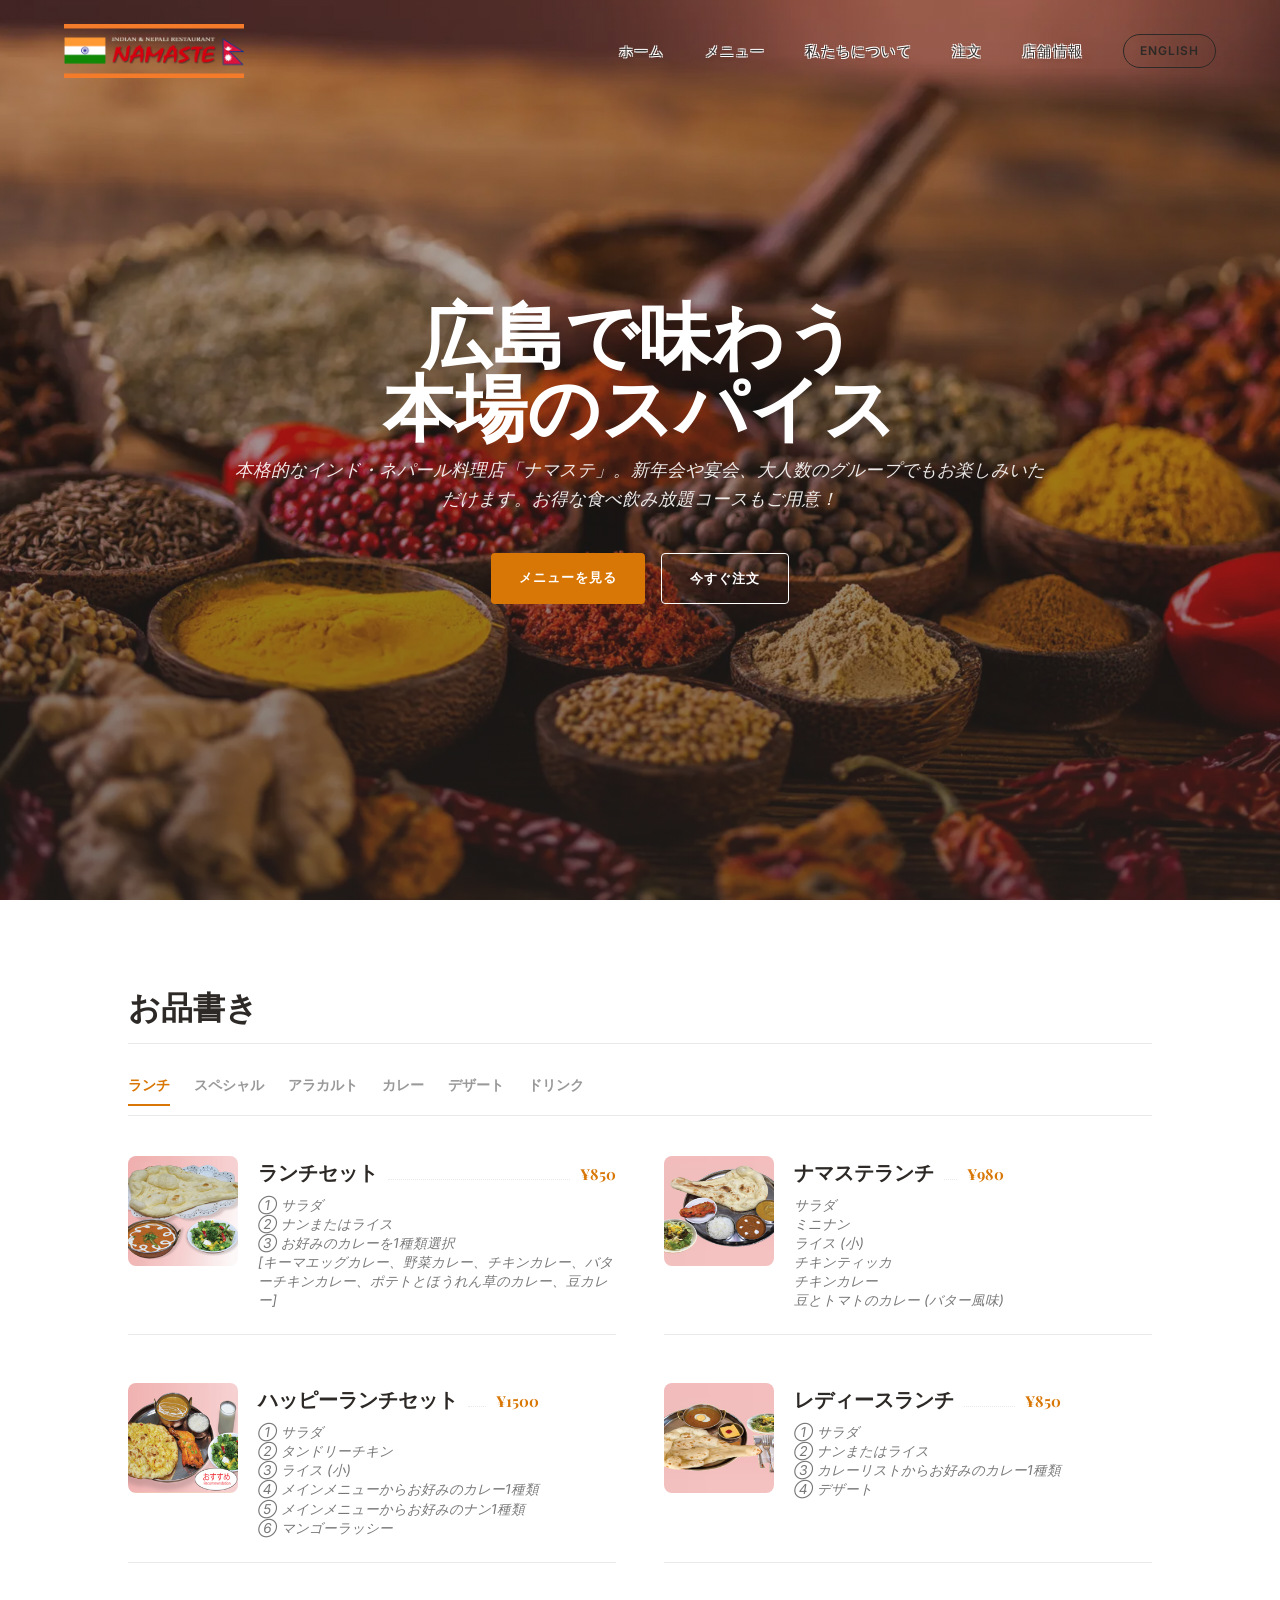
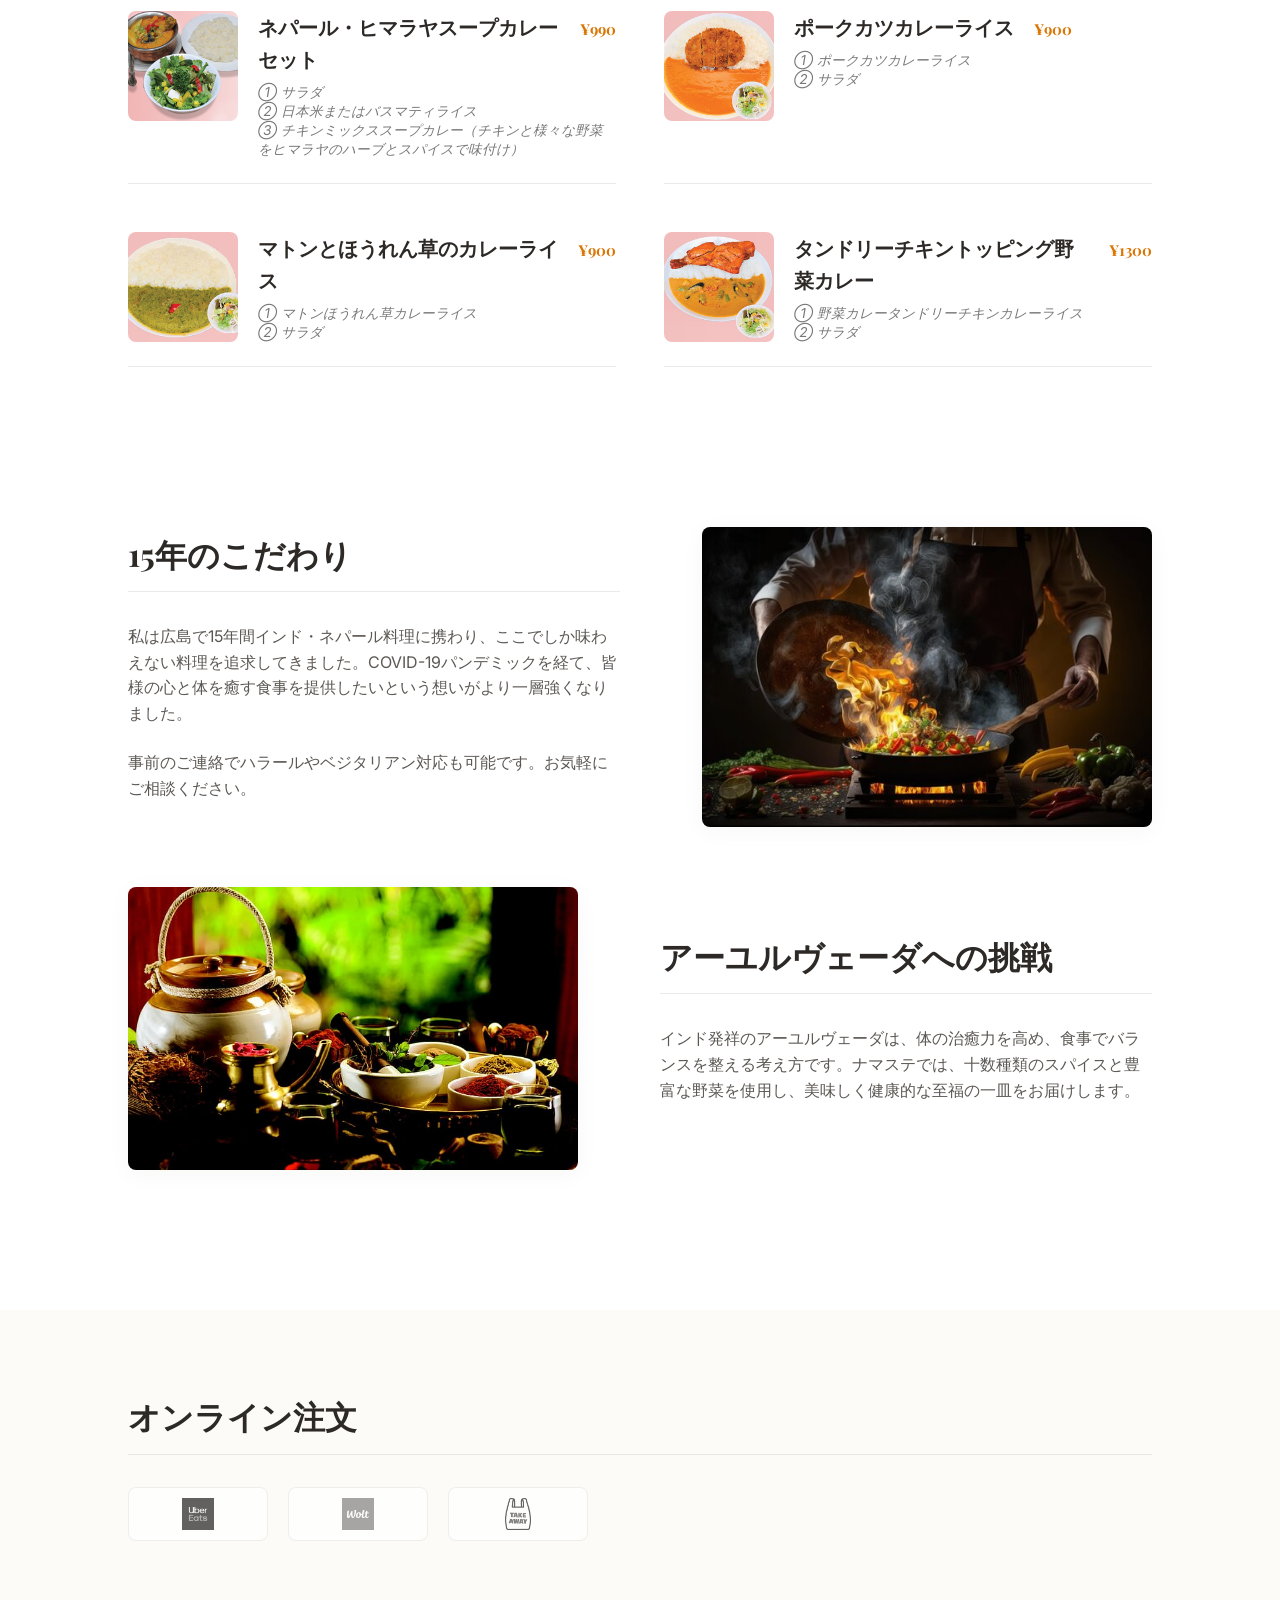
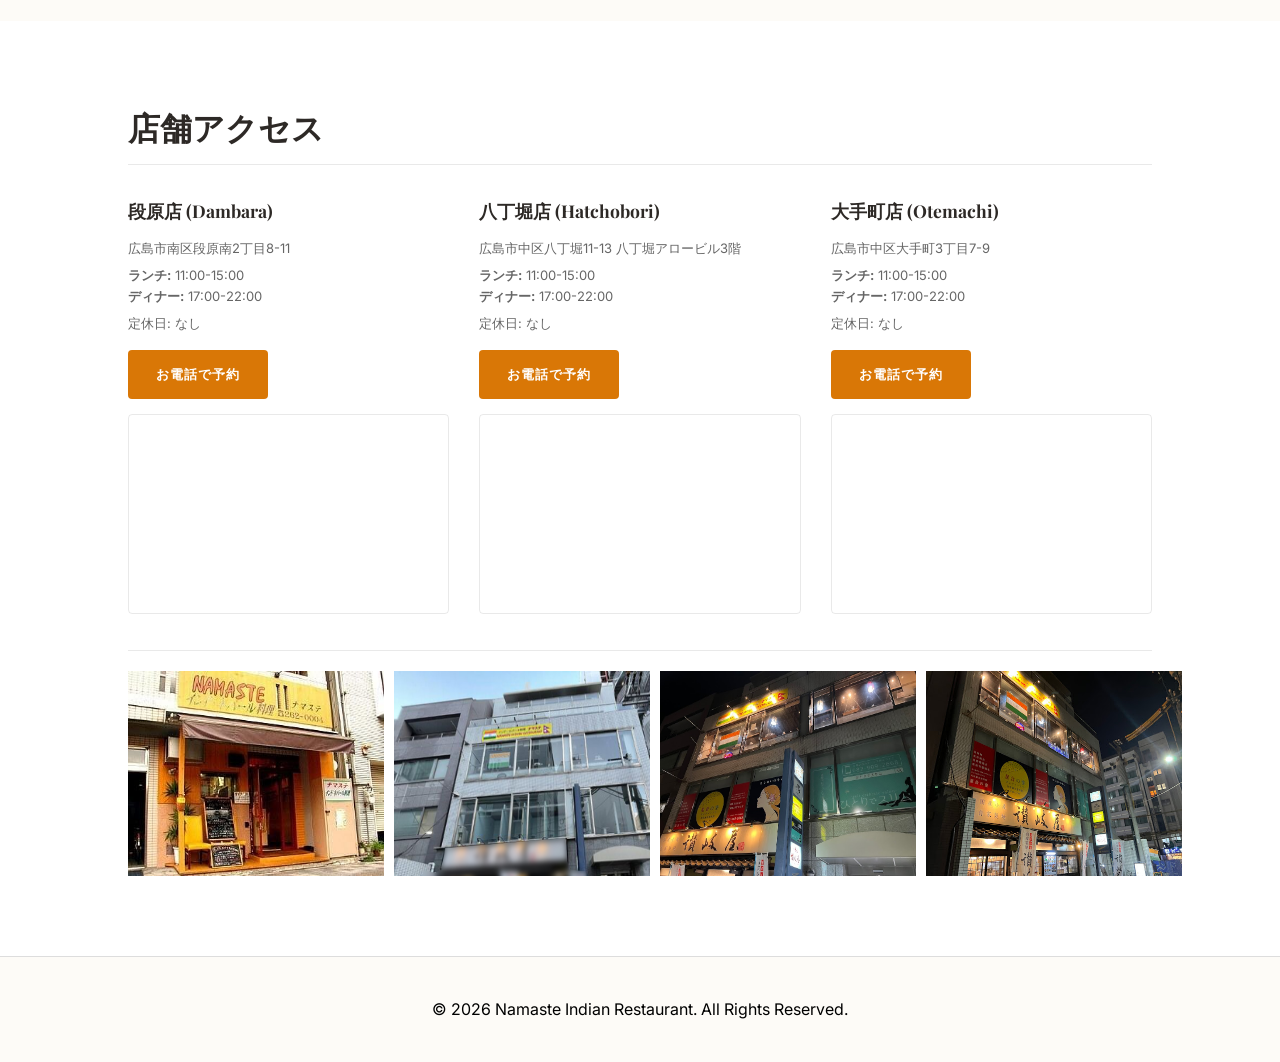
==== index.html @ d95a5244 "Update image paths and stylesheet links in index.html" ====
<!DOCTYPE html>
<html lang="ja">
<head>
    <meta charset="UTF-8">
    <meta name="viewport" content="width=device-width, initial-scale=1.0">
    <link rel="icon" type="image/x-icon" href="./img/logo.png">
    <title>NAMASTE - 広島 本格インド・ネパール料理店</title>
    <link rel="stylesheet" href="../css/index.css">
    <link rel="stylesheet" href="https://cdnjs.cloudflare.com/ajax/libs/font-awesome/6.4.0./css/all.min.css">
</head>
<body>
    <div id="loader">
        <img src="./img/logo.png" alt="NAMASTE" class="loader-logo">
        <div class="loader-bar">
            <div class="loader-progress" id="loader-progress"></div>
        </div>
    </div>
    <header>
        <img src="./img/logo.png" alt="NAMASTE Logo" class="logo">
        <nav>
            <div class="hamburger" id="hamburger">
                <div class="bar"></div>
                <div class="bar"></div>
                <div class="bar"></div>
            </div>
            <ul id="nav-list">
                <li><a href="#home">ホーム</a></li>
                <li><a href="#menu">メニュー</a></li>
                <li><a href="#about">私たちについて</a></li>
                <li><a href="#order">注文</a></li>
                <li><a href="#locations">店舗情報</a></li>
            </ul>
            <a href="/english.page.html" class="language-button">English</a>
        </nav>
    </header>

    <div id="home" class="hero">
        <div class="hero-slider" id="hero-slider">
            <!-- Slides will be injected by JS -->
        </div>
        <div class="hero-content">
            <h2>広島で味わう<br>本場のスパイス</h2>
            <p>本格的なインド・ネパール料理店「ナマステ」。新年会や宴会、大人数のグループでもお楽しみいただけます。お得な食べ飲み放題コースもご用意！</p>
            <div class="cta-buttons">
                <a href="#menu" class="btn btn-primary">メニューを見る</a>
                <a href="#order" class="btn btn-secondary">今すぐ注文</a>
            </div>
        </div>
    </div>

    <section id="menu">
        <div class="container">
            <h2>お品書き</h2>
            <div class="menu-categories" id="menu-categories">
                <button data-category="lunch" class="active">ランチ</button>
                <button data-category="special">スペシャル</button>
                <button data-category="ala-carte">アラカルト</button>
                <button data-category="curry">カレー</button>
                <button data-category="dessert">デザート</button>
                <button data-category="drinks">ドリンク</button>
            </div>

            <!-- Drinks Filter (Hidden by default) -->
            <div id="drinks-filter" class="filter-container" style="display: none;">
                <button class="filter-btn active" data-cat="all"><i class="fas fa-star"></i>すべて</button>
                <button class="filter-btn" data-cat="beer"><i class="fas fa-beer"></i>ビール</button>
                <button class="filter-btn" data-cat="whiskey"><i class="fas fa-whiskey-glass"></i>ウィスキー</button>
                <button class="filter-btn" data-cat="cocktail"><i class="fas fa-cocktail"></i>カクテル</button>
                <button class="filter-btn" data-cat="wine"><i class="fas fa-wine-bottle"></i>ワイン</button>
                <button class="filter-btn" data-cat="soft"><i class="fas fa-glass-water"></i>ソフト</button>
            </div>

            <div class="menu-grid" id="menu-grid">
                <!-- Data will be injected here -->
            </div>
        </div>
    </section>

    <section id="about">
        <div class="about-content">
            <div class="about-text">
                <h2>15年のこだわり</h2>
                <p>私は広島で15年間インド・ネパール料理に携わり、ここでしか味わえない料理を追求してきました。COVID-19パンデミックを経て、皆様の心と体を癒す食事を提供したいという想いがより一層強くなりました。</p>
                <p>事前のご連絡でハラールやベジタリアン対応も可能です。お気軽にご相談ください。</p>
            </div>
            <img src="./img/Ecperence.jpg" alt="Experience" class="about-image">
        </div>

        <div class="about-content" style="flex-direction: row-reverse;">
            <div class="about-text">
                <h2>アーユルヴェーダへの挑戦</h2>
                <p>インド発祥のアーユルヴェーダは、体の治癒力を高め、食事でバランスを整える考え方です。ナマステでは、十数種類のスパイスと豊富な野菜を使用し、美味しく健康的な至福の一皿をお届けします。</p>
            </div>
            <img src="./img/Aayurveda.jpg" alt="Ayurveda" class="about-image">
        </div>
    </section>

    <section id="order" style="background: var(--bg-cream);">
        <h2>オンライン注文</h2>
        <div class="order-grid">
            <div class="online-order" data-platform="ubereats">
                <img src="./img/ubber_eats.png" alt="Uber Eats">
                <p>Uber Eats</p>
            </div>
            <div class="online-order" data-platform="wolt">
                <img src="./img/wolt.png" alt="Wolt">
                <p>Wolt</p>
            </div>
            <div class="online-order" data-platform="takeaway">
                <img src="./img/take_away.png" alt="Takeaway">
                <p>お持ち帰り予約</p>
            </div>
        </div>
    </section>

    <!-- Branch Selection Modal -->
    <div id="branch-modal" class="branch-modal">
        <div class="modal-content">
            <span class="close-modal" id="close-modal">&times;</span>
            <h3 id="modal-title">店舗を選択してください</h3>
            <p id="modal-subtitle">注文する店舗を選んでください</p>
            <div class="branch-options">
                <button class="branch-btn" data-branch="dambara">段原店 (Dambara)</button>
                <button class="branch-btn" data-branch="hatchobori">八丁堀店 (Hatchobori)</button>
                <button class="branch-btn" data-branch="otemachi">大手町店 (Otemachi)</button>
            </div>
            <div id="branch-info" class="branch-info">
                <p id="branch-phone" style="font-weight: bold; margin-top: 15px;"></p>
                <a href="#" id="platform-link" class="btn btn-primary" style="display: block; margin-top: 20px;" target="_blank">注文に進む</a>
            </div>
        </div>
    </div>

    <section id="locations">
        <h2>店舗アクセス</h2>
        <div class="footer-container">
            <div class="store-section">
                <div class="store-info">
                    <h3>段原店 (Dambara)</h3>
                    <p>広島市南区段原南2丁目8-11</p>
                    <p><strong>ランチ:</strong> 11:00-15:00<br><strong>ディナー:</strong> 17:00-22:00</p>
                    <p>定休日: なし</p>
                    <a href="tel:0822620004" class="btn btn-primary" style="display:inline-block; margin-top:10px;">お電話で予約</a>
                </div>
                <div class="store-map">
                    <iframe src="https://www.google.com/maps/embed?pb=!1m18!1m12!1m3!1d3292.834479536854!2d132.4746681762694!3d34.380482600201666!2m3!1f0!2f0!3f0!3m2!1i1024!2i768!4f13.1!3m3!1m2!1s0x355aa1fa2b9f9dbb%3A0xc8619b142b83a390!2sNamaste%20Indian%20Restaurant!5e0!3m2!1sja!2sjp!4v1722156039925!5m2!1sja!2sjp" allowfullscreen="" loading="lazy"></iframe>
                </div>
            </div>

            <div class="store-section">
                <div class="store-info">
                    <h3>八丁堀店 (Hatchobori)</h3>
                    <p>広島市中区八丁堀11-13 八丁堀アロービル3階</p>
                    <p><strong>ランチ:</strong> 11:00-15:00<br><strong>ディナー:</strong> 17:00-22:00</p>
                    <p>定休日: なし</p>
                    <a href="tel:0822223240" class="btn btn-primary" style="display:inline-block; margin-top:10px;">お電話で予約</a>
                </div>
                <div class="store-map">
                    <iframe src="https://www.google.com/maps/embed?pb=!1m18!1m12!1m3!1d1646.223243427513!2d132.4632983!3d34.3949144!2m3!1f0!2f0!3f0!3m2!1i1024!2i768!4f13.1!3m3!1m2!1s0x355aa1fa2b753d3b%3A0x86414e2672b36241!2sNamaste!5e0!3m2!1sja!2sjp!4v1722155932409!5m2!1sja!2sjp" allowfullscreen="" loading="lazy"></iframe>
                </div>
            </div>

            <div class="store-section">
                <div class="store-info">
                    <h3>大手町店 (Otemachi)</h3>
                    <p>広島市中区大手町3丁目7-9</p>
                    <p><strong>ランチ:</strong> 11:00-15:00<br><strong>ディナー:</strong> 17:00-22:00</p>
                    <p>定休日: なし</p>
                    <a href="tel:0822416001" class="btn btn-primary" style="display:inline-block; margin-top:10px;">お電話で予約</a>
                </div>
                <div class="store-map">
                    <iframe src="https://www.google.com/maps/embed?pb=!1m18!1m12!1m3!1d3292.413155708573!2d132.4533!3d34.3888!2m3!1f0!2f0!3f0!3m2!1i1024!2i768!4f13.1!3m3!1m2!1s0x355aa210f1350001%3A0x5821c1f760e00000!2sOtemachi%20Branch!5e0!3m2!1sja!2sjp!4v1722156000000!5m2!1sja!2sjp" allowfullscreen="" loading="lazy"></iframe>
                </div>
            </div>
        </div>
        <div class="store-images">
            <img src="./img/store_damnbara.jpg" alt="Dambara Store" class="store-image" style="width:25%;">
            <img src="./img/New_location.jpg" alt="Hatchobori Store" class="store-image" style="width:25%;">
            <img src="./img/NEW_store_1.jpeg" alt="Store Front 1" class="store-image" style="width:25%;">
            <img src="./img/NEW_store_2.jpeg" alt="Store Front 2" class="store-image" style="width:25%;">
        </div>
    </section>

    <button id="page-top" title="トップへ戻る">↑</button>

    <footer style="padding: 40px 10%; text-align: center; border-top: 1px solid #ddd;">
        <p>&copy; 2026 Namaste Indian Restaurant. All Rights Reserved.</p>
    </footer>

    <script src="./js/pagetop.js"></script>
    <script src="./js/jp.index.js"></script>
</body>
</html>
---- css/index.css ----
@import url('https://fonts.googleapis.com/css2?family=Playfair+Display:ital,wght@0,400..900;1,400..900&family=Inter:wght@300;400;600&display=swap');

:root {
    --primary: #D97706; /* Saffron */
    --primary-dark: #B45309;
    --accent: #5A5A40; /* Olive */
    --bg-cream: #FDFBF7;
    --text-dark: #2D2926;
    --text-muted: #5C5854;
    --line-color: rgba(45, 41, 38, 0.1);
    --white: #FFFFFF;
    --transition: all 0.3s cubic-bezier(0.4, 0, 0.2, 1);
    --shadow: 0 4px 25px rgba(45, 41, 38, 0.04);
}

* {
    margin: 0;
    padding: 0;
    box-sizing: border-box;
}

html {
    scroll-behavior: smooth;
}

body {
    font-family: 'Helvetica Neue', 'Inter', sans-serif;
    background-color: var(--bg-cream);
    color: var(--warm-ink);
    line-height: 1.6;
    overflow-x: hidden;
}

h1, h2, h3, .serif {
    font-family: 'Playfair Display', 'Georgia', serif;
    color: var(--text-dark);
}

/* Header & Navigation */
header {
    position: fixed;
    top: 0;
    left: 0;
    width: 100%;
    background: transparent;
    border-bottom: 1px solid transparent;
    z-index: 1000;
    padding: 1.5rem 5%;
    display: flex;
    justify-content: space-between;
    align-items: center;
    transition: var(--transition);
}

#nav-list a {
    color: var(--text-dark);
    font-weight: 700;
    font-size: 0.85rem;
    text-transform: uppercase;
    letter-spacing: 1.2px;
    transition: var(--transition);
    /* White text outline effect */
    text-shadow: 
        -1px -1px 0 #fff,  
         1px -1px 0 #fff,
        -1px  1px 0 #fff,
         1px  1px 0 #fff,
         0px 2px 5px rgba(0,0,0,0.2);
}

header.scrolled {
    background: rgba(255, 255, 255, 0.98);
    padding: 0.8rem 5%;
    border-bottom: 1px solid var(--line-color);
    box-shadow: 0 4px 20px rgba(0,0,0,0.08);
}

header.scrolled #nav-list a {
    color: var(--text-dark);
    text-shadow: none;
}

header.scrolled .bar {
    background: var(--text-dark);
}

header.scrolled .logo {
    height: 48px;
}

.logo {
    height: 54px;
    transition: var(--transition);
}

.logo:hover {
    transform: scale(1.02);
}

nav {
    display: flex;
    align-items: center;
    gap: 2.5rem;
}

#nav-list {
    display: flex;
    list-style: none;
    gap: 2.5rem;
}

#nav-list a {
    text-decoration: none;
    color: var(--text-dark);
    font-weight: 500;
    font-size: 0.85rem;
    text-transform: uppercase;
    letter-spacing: 1.2px;
    transition: var(--transition);
}

#nav-list a:hover {
    color: var(--primary);
}

.language-button {
    border: 1px solid var(--text-dark);
    color: var(--text-dark);
    padding: 6px 16px;
    border-radius: 20px;
    text-decoration: none;
    font-weight: 600;
    font-size: 0.75rem;
    text-transform: uppercase;
    letter-spacing: 1px;
    transition: var(--transition);
}

.language-button:hover {
    background: var(--text-dark);
    color: #fff;
}

/* Hero Section */
.hero {
    height: 100vh;
    width: 100%;
    position: relative;
    display: flex;
    align-items: center;
    justify-content: center;
    text-align: center;
    color: var(--white);
    background: #2D2926;
    overflow: hidden;
}

.hero::before {
    content: '';
    position: absolute;
    top: 0;
    left: 0;
    width: 100%;
    height: 100%;
    background: linear-gradient(to bottom, rgba(45, 41, 38, 0.3), rgba(45, 41, 38, 0.6));
    z-index: 1;
}

.bg-img {
    position: absolute;
    top: 0;
    left: 0;
    width: 100%;
    height: 100%;
    object-fit: cover;
    z-index: 0;
}

.hero-content {
    position: relative;
    z-index: 2;
    max-width: 900px;
    padding: 0 40px;
}

.hero h2 {
    font-size: clamp(2.5rem, 8vw, 4.5rem);
    margin-bottom: 1rem;
    line-height: 1;
    color: var(--white);
}

.hero p {
    font-size: 1.1rem;
    margin-bottom: 2.5rem;
    font-style: italic;
    opacity: 0.9;
}

.cta-buttons {
    display: flex;
    gap: 1rem;
    justify-content: center;
}

.btn {
    padding: 14px 28px;
    border-radius: 4px;
    text-decoration: none;
    font-weight: 600;
    font-size: 13px;
    text-transform: uppercase;
    letter-spacing: 1px;
    cursor: pointer;
    transition: var(--transition);
    border: none;
}

.btn-primary {
    background: var(--primary);
    color: var(--white);
}

.btn-primary:hover {
    opacity: 0.9;
    transform: translateY(-2px);
}

.btn-secondary {
    background: transparent;
    color: var(--white);
    border: 1px solid var(--white);
}

.btn-secondary:hover {
    background: var(--white);
    color: var(--text-dark);
    transform: translateY(-2px);
}

/* Sections General */
section {
    padding: 80px 10%;
    background: var(--white);
}

section h2 {
    font-size: 2rem;
    text-align: left;
    margin-bottom: 2rem;
    border-bottom: 1px solid var(--line-color);
    padding-bottom: 12px;
}

/* About / Experience Sections */
.about-content {
    display: flex;
    align-items: center;
    gap: 8%;
    margin-bottom: 60px;
}

.about-text p {
    margin-bottom: 1.5rem;
    color: var(--text-muted);
}

.about-image {
    flex: 1;
    max-width: 450px;
    border-radius: 8px;
    box-shadow: var(--shadow);
}

/* Menu Section */
.menu-categories {
    display: flex;
    gap: 1.5rem;
    margin-bottom: 2.5rem;
    border-bottom: 1px solid var(--line-color);
    padding-bottom: 10px;
}

.menu-categories button {
    background: transparent;
    border: none;
    padding: 0 0 10px 0;
    cursor: pointer;
    font-size: 0.9rem;
    font-weight: 600;
    color: #999;
    transition: var(--transition);
    position: relative;
    text-transform: uppercase;
}

.menu-categories button.active {
    color: var(--primary);
}

.menu-categories button.active::after {
    content: '';
    position: absolute;
    bottom: -1px;
    left: 0;
    width: 100%;
    height: 2px;
    background: var(--primary);
}

.menu-grid {
    display: grid;
    grid-template-columns: repeat(auto-fill, minmax(320px, 1fr));
    gap: 40px;
}

.menu-item {
    display: flex;
    gap: 20px;
    align-items: flex-start;
}

.menu-item img {
    width: 110px;
    height: 110px;
    object-fit: cover;
    border-radius: 8px;
    background: #f0f0ed;
}

.menu-item-content h3 {
    font-size: 1.1rem;
    margin-bottom: 0.4rem;
}

.menu-item-content p {
    font-size: 0.85rem;
    color: #777;
    line-height: 1.4;
}

.menu-item-content .price {
    color: var(--primary);
    font-weight: 700;
    margin-top: 6px;
    font-size: 0.95rem;
}

/* Drink Filters Redesign */
.filter-container {
    display: flex;
    justify-content: center;
    gap: 12px;
    margin-top: 40px;
    margin-bottom: 40px;
    flex-wrap: wrap;
    background: #f8f8f6;
    padding: 10px;
    border-radius: 50px;
}

.filter-btn {
    background: transparent;
    border: none;
    padding: 12px 24px;
    border-radius: 40px;
    cursor: pointer;
    display: flex;
    align-items: center;
    gap: 10px;
    font-size: 0.85rem;
    font-weight: 600;
    color: var(--text-muted);
    transition: var(--transition);
    text-transform: uppercase;
    letter-spacing: 0.5px;
}

.filter-btn i {
    font-size: 1.1rem;
    color: var(--primary);
}

.filter-btn.active {
    background: var(--white);
    color: var(--text-dark);
    box-shadow: 0 4px 12px rgba(0,0,0,0.05);
}

.filter-btn:hover:not(.active) {
    color: var(--primary);
}

/* Online Ordering Strip */
.order-grid {
    display: flex;
    gap: 20px;
    justify-content: flex-start;
    flex-wrap: wrap;
    align-items: center;
}

.online-order {
    height: 54px;
    width: 140px;
    border: 1px solid var(--line-color);
    border-radius: 8px;
    display: flex;
    align-items: center;
    justify-content: center;
    background: white;
    padding: 10px;
    cursor: pointer;
    transition: var(--transition);
    filter: grayscale(1) opacity(0.7);
}

.online-order:hover {
    border-color: var(--primary);
    filter: grayscale(0) opacity(1);
    transform: translateY(-2px);
    box-shadow: 0 4px 12px rgba(0,0,0,0.05);
}

.online-order img {
    max-height: 100%;
    max-width: 100%;
    object-fit: contain;
}

.online-order p {
    display: none; /* Icon based strip */
}

/* Locations */
.footer-container {
    display: grid;
    grid-template-columns: repeat(3, 1fr);
    gap: 30px;
}

.store-section {
    font-size: 13px;
}

.store-info h3 {
    font-size: 1.1rem;
    margin-bottom: 0.8rem;
}

.store-info p {
    color: #666;
    margin-bottom: 0.4rem;
}

.store-map iframe {
    width: 100%;
    margin-top: 15px;
    height: 200px;
    border-radius: 4px;
    border: 1px solid var(--line-color);
}

.store-images {
    display: flex;
    gap: 10px;
    margin-top: 30px;
    border-top: 1px solid var(--line-color);
    padding-top: 20px;
}

/* Premium Page Loader */
#loader {
    position: fixed;
    top: 0;
    left: 0;
    width: 100%;
    height: 100%;
    background: #FFFFFF;
    display: flex;
    flex-direction: column;
    justify-content: center;
    align-items: center;
    z-index: 9999;
    transition: opacity 0.8s cubic-bezier(0.77, 0, 0.175, 1);
}

.loader-logo {
    width: 120px;
    margin-bottom: 20px;
    animation: pulse 2s infinite ease-in-out;
}

.loader-bar {
    width: 200px;
    height: 2px;
    background: #f0ede8;
    position: relative;
    overflow: hidden;
}

.loader-progress {
    position: absolute;
    top: 0;
    left: 0;
    height: 100%;
    width: 0;
    background: var(--primary);
    transition: width 0.4s ease;
}

@keyframes pulse {
    0%, 100% { opacity: 0.5; transform: scale(0.98); }
    50% { opacity: 1; transform: scale(1); }
}

/* Hero Slideshow Overlay */
.hero-slider {
    position: absolute;
    top: 0;
    left: 0;
    width: 100%;
    height: 100%;
    z-index: 0;
}

.slide {
    position: absolute;
    top: 0;
    left: 0;
    width: 100%;
    height: 100%;
    opacity: 0;
    transition: opacity 2s ease-in-out;
    background-size: cover;
    background-position: center;
}

.slide.active {
    opacity: 1;
}

/* Enhanced Menu Styling */
.menu-grid {
    grid-template-columns: repeat(auto-fill, minmax(350px, 1fr));
    gap: 48px;
}

.menu-item {
    border-bottom: 1px solid var(--line-color);
    padding-bottom: 24px;
    transition: var(--transition);
}

.menu-item:hover {
    transform: translateX(10px);
}

.menu-item-content {
    position: relative;
}

.menu-item-content h3 {
    display: flex;
    justify-content: space-between;
    align-items: baseline;
    font-size: 1.25rem;
    font-weight: 600;
}

.menu-item-content h3::after {
    content: '';
    flex: 1;
    margin: 0 10px;
    border-bottom: 1px dotted var(--line-color);
}

.menu-item-content .price {
    font-family: var(--f-serif);
    color: var(--primary);
    order: 2;
}

.menu-item-content p {
    margin-top: 8px;
    font-style: italic;
    font-size: 0.85rem;
}

/* Utility to hide loader */
body.loaded #loader {
    opacity: 0;
    pointer-events: none;
}

/* Branch Modal / Selection Styling */
.branch-modal {
    position: fixed;
    top: 0;
    left: 0;
    width: 100%;
    height: 100%;
    background: rgba(45, 41, 38, 0.95);
    z-index: 2000;
    display: none;
    align-items: center;
    justify-content: center;
    padding: 20px;
    backdrop-filter: blur(5px);
}

.branch-modal.active {
    display: flex;
}

.modal-content h3 {
    font-family: var(--f-serif);
    font-size: 1.8rem;
    color: var(--primary);
    margin-bottom: 10px;
}

.modal-content p {
    color: var(--text-muted);
}

.close-modal {
    position: absolute;
    top: 20px;
    right: 20px;
    font-size: 1.5rem;
    cursor: pointer;
    color: var(--text-muted);
}

.branch-options {
    display: grid;
    gap: 15px;
    margin-top: 30px;
}

.branch-btn {
    width: 100%;
    padding: 15px;
    border: 1px solid var(--line-color);
    border-radius: 8px;
    background: transparent;
    cursor: pointer;
    font-weight: 600;
    font-family: inherit;
    transition: var(--transition);
    text-align: center;
    display: block;
    text-decoration: none;
    color: var(--text-dark);
}

.branch-btn:hover {
    border-color: var(--primary);
    color: var(--primary);
    background: rgba(217, 119, 6, 0.05);
}

.branch-info {
    margin-top: 20px;
    display: none;
}

.branch-info.active {
    display: block;
}

/* Mobile Nav Overlay */
#hamburger {
    display: none;
    cursor: pointer;
    flex-direction: column;
    gap: 6px;
    z-index: 1001;
}

.bar {
    width: 25px;
    height: 2px;
    background: #FFFFFF;
    transition: var(--transition);
}

@media (max-width: 768px) {
    #hamburger { display: flex; }
    
    #nav-list {
        display: none;
        flex-direction: column;
        position: fixed;
        top: 0;
        right: 0;
        width: 100%;
        height: 100vh;
        background: #FFFFFF;
        padding: 100px 40px;
        z-index: 999;
        gap: 2rem;
        transition: transform 0.4s ease-in-out;
        transform: translateX(100%);
    }

    #nav-list.active {
        display: flex;
        transform: translateX(0);
    }

    #nav-list.active a {
        font-size: 1.5rem;
        color: var(--text-dark);
    }
    
    #hamburger.open .bar:nth-child(1) { transform: rotate(45deg) translate(5px, 6px); background: var(--text-dark); }
    #hamburger.open .bar:nth-child(2) { opacity: 0; }
    #hamburger.open .bar:nth-child(3) { transform: rotate(-45deg) translate(5px, -6px); background: var(--text-dark); }
}

/* Utilities */
#page-top {
    position: fixed;
    bottom: 30px;
    right: 30px;
    width: 44px;
    height: 44px;
    background: var(--text-dark);
    color: var(--white);
    border: none;
    border-radius: 4px;
    cursor: pointer;
    display: none;
    z-index: 999;
}

/* Responsive Customization */
@media (max-width: 1024px) {
    .footer-container {
        grid-template-columns: repeat(2, 1fr);
    }
}

@media (max-width: 768px) {
    .hero { height: 80vh; }
    .about-content { flex-direction: column; text-align: left; }
    .footer-container { grid-template-columns: 1fr; }
    .store-images { flex-wrap: wrap; }
    .store-images img { width: 48% !important; }
}
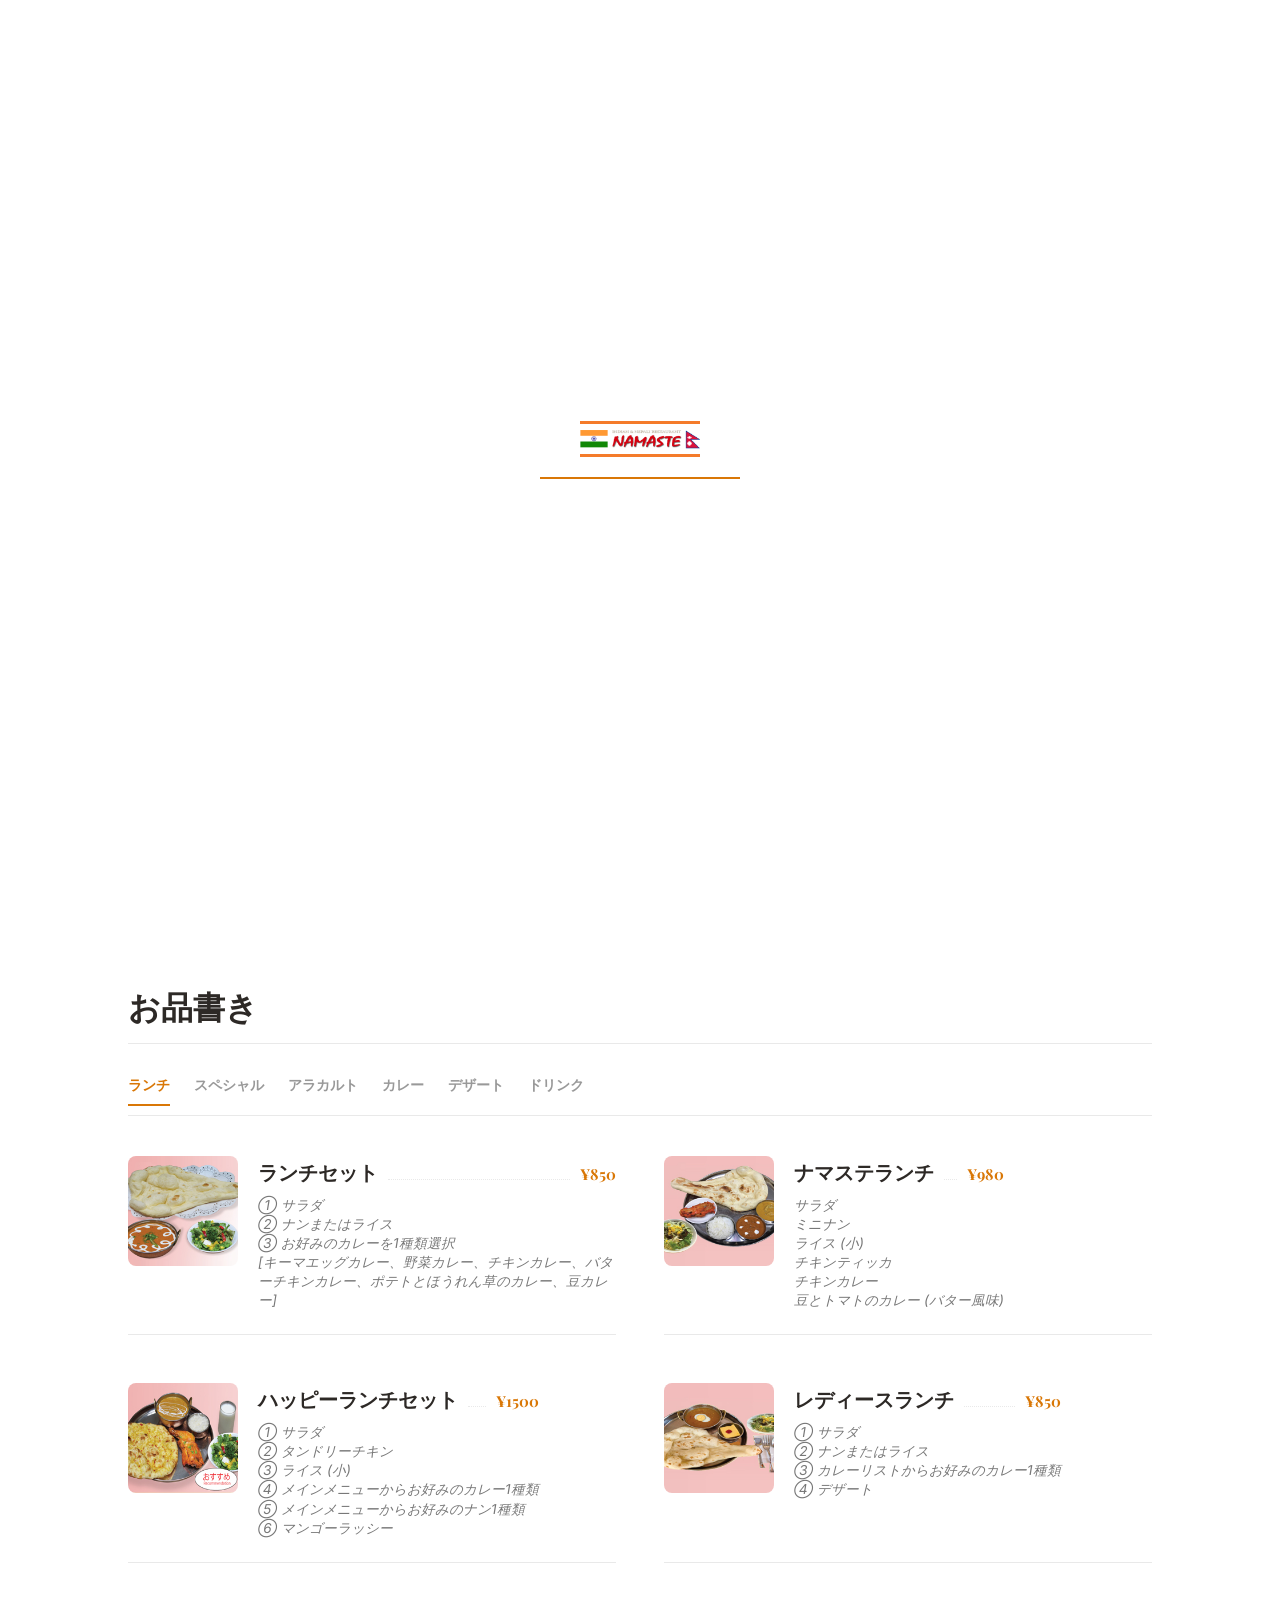
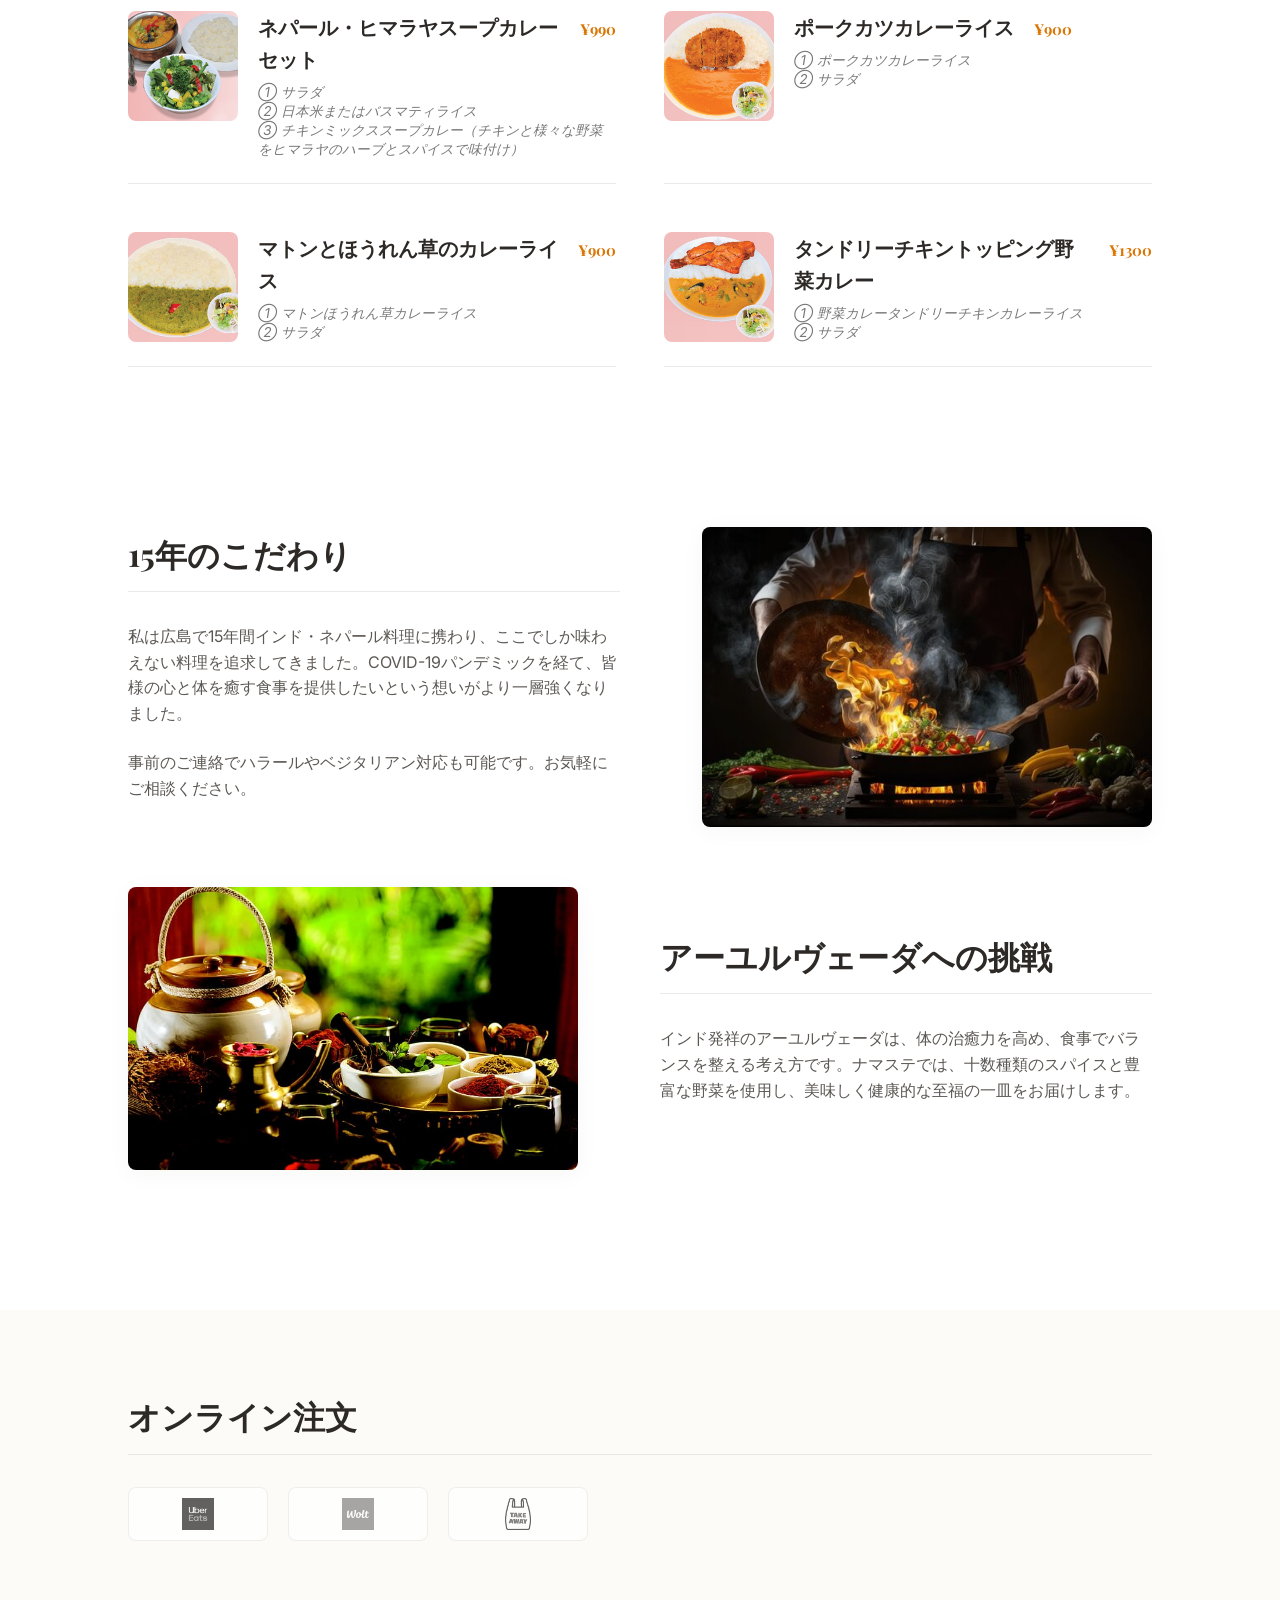
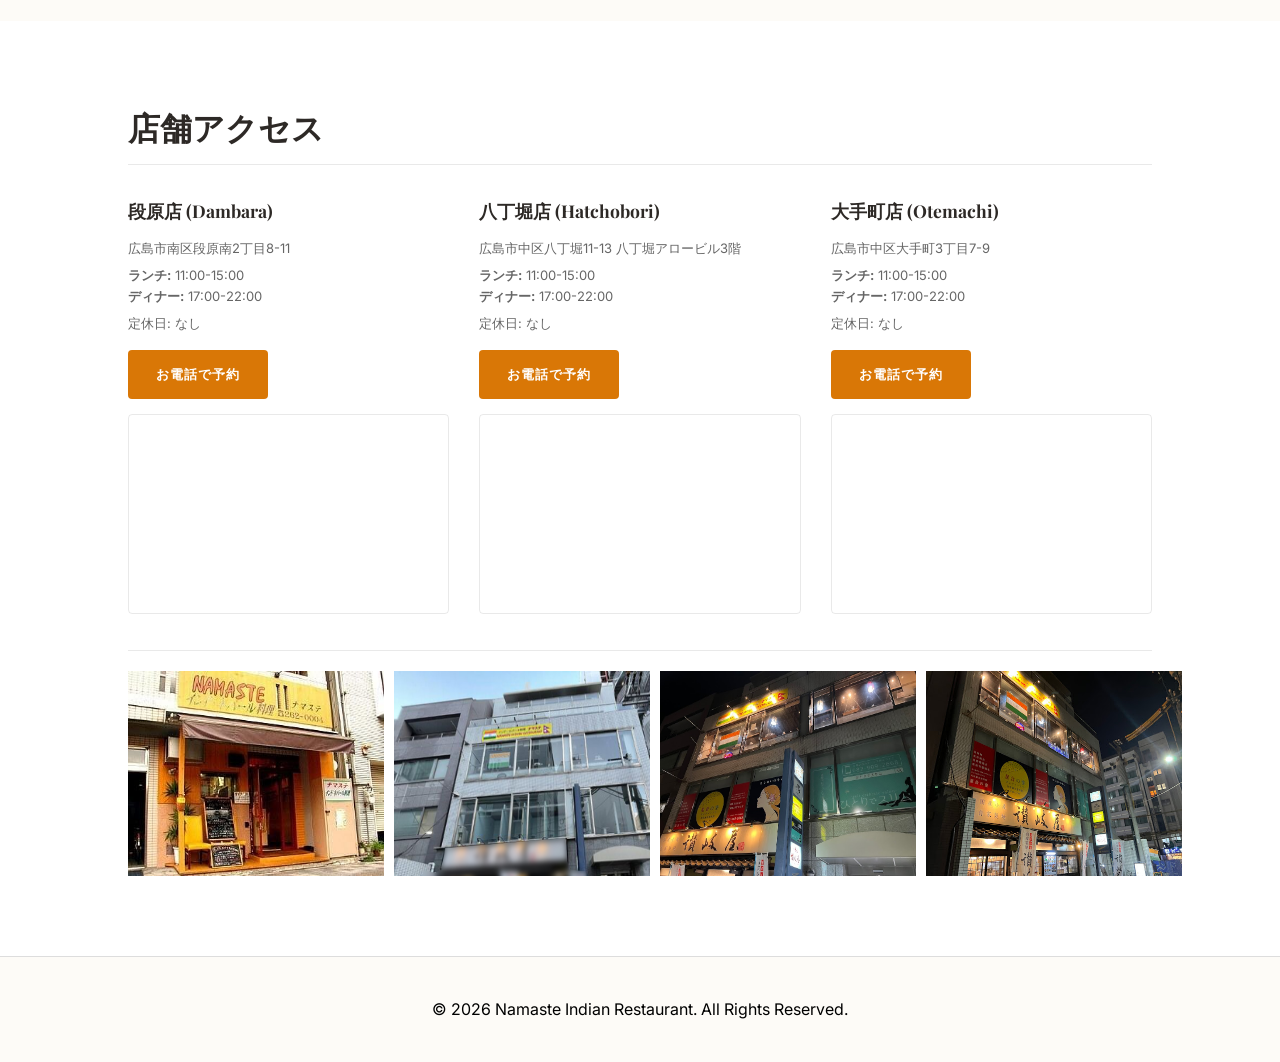
==== commit cb5a37bc: "Fix stylesheet link path in index.html" ====
--- a/index.html
+++ b/index.html
@@ -5,7 +5,7 @@
     <meta name="viewport" content="width=device-width, initial-scale=1.0">
     <link rel="icon" type="image/x-icon" href="./img/logo.png">
     <title>NAMASTE - 広島 本格インド・ネパール料理店</title>
-    <link rel="stylesheet" href="../css/index.css">
+    <link rel="stylesheet" href="./css/index.css">
     <link rel="stylesheet" href="https://cdnjs.cloudflare.com/ajax/libs/font-awesome/6.4.0./css/all.min.css">
 </head>
 <body>
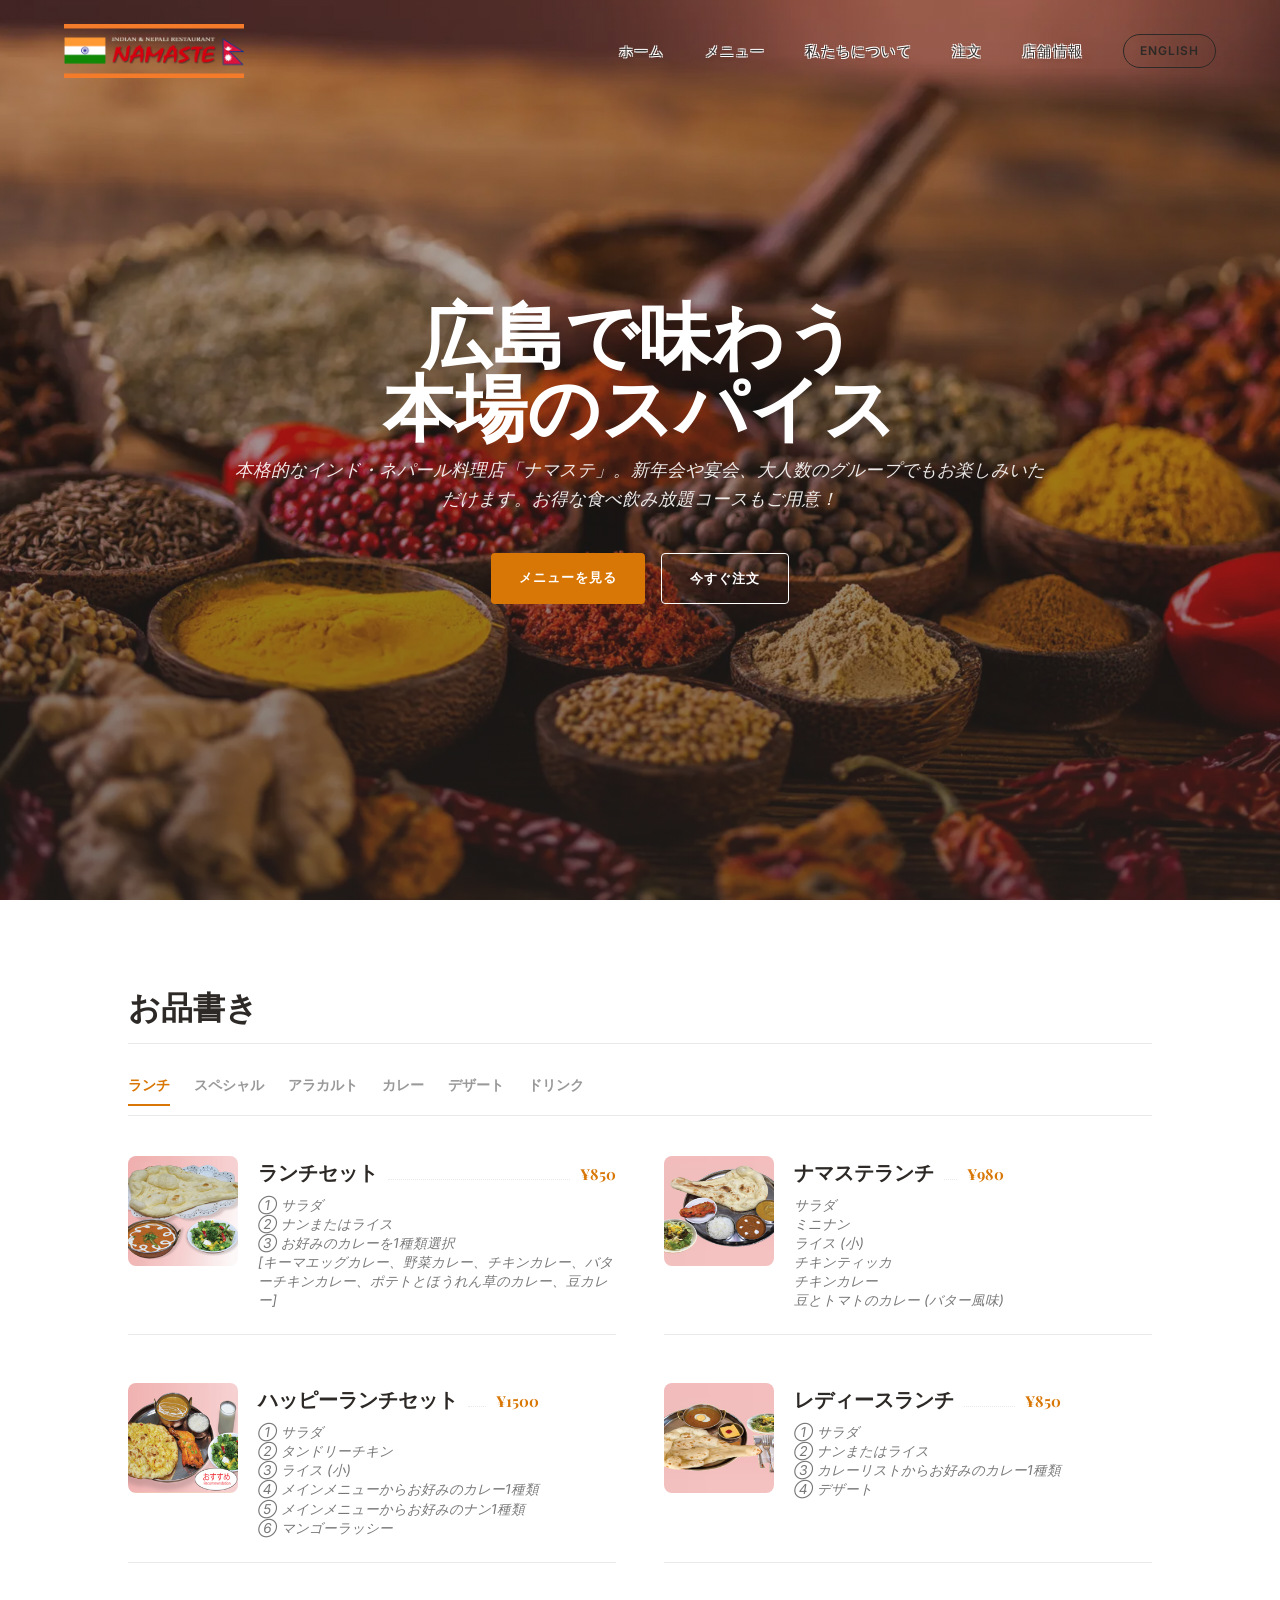
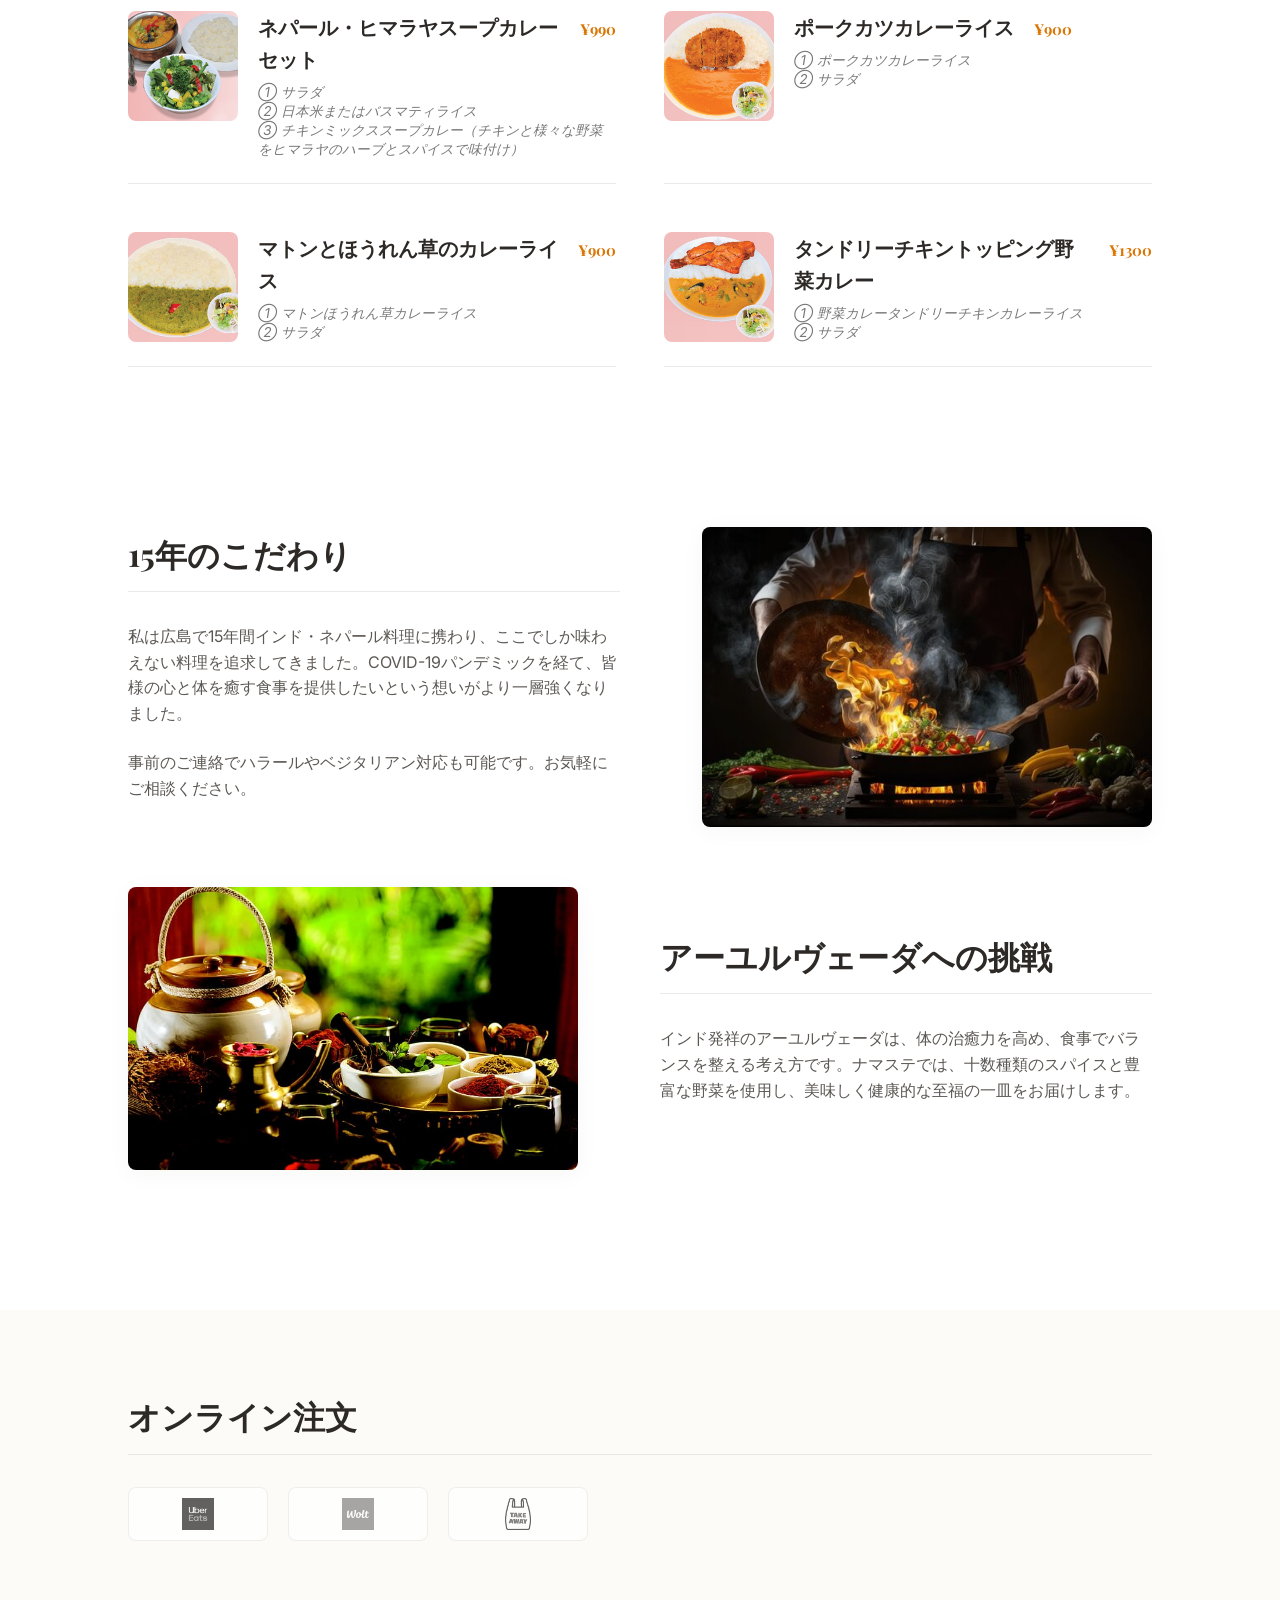
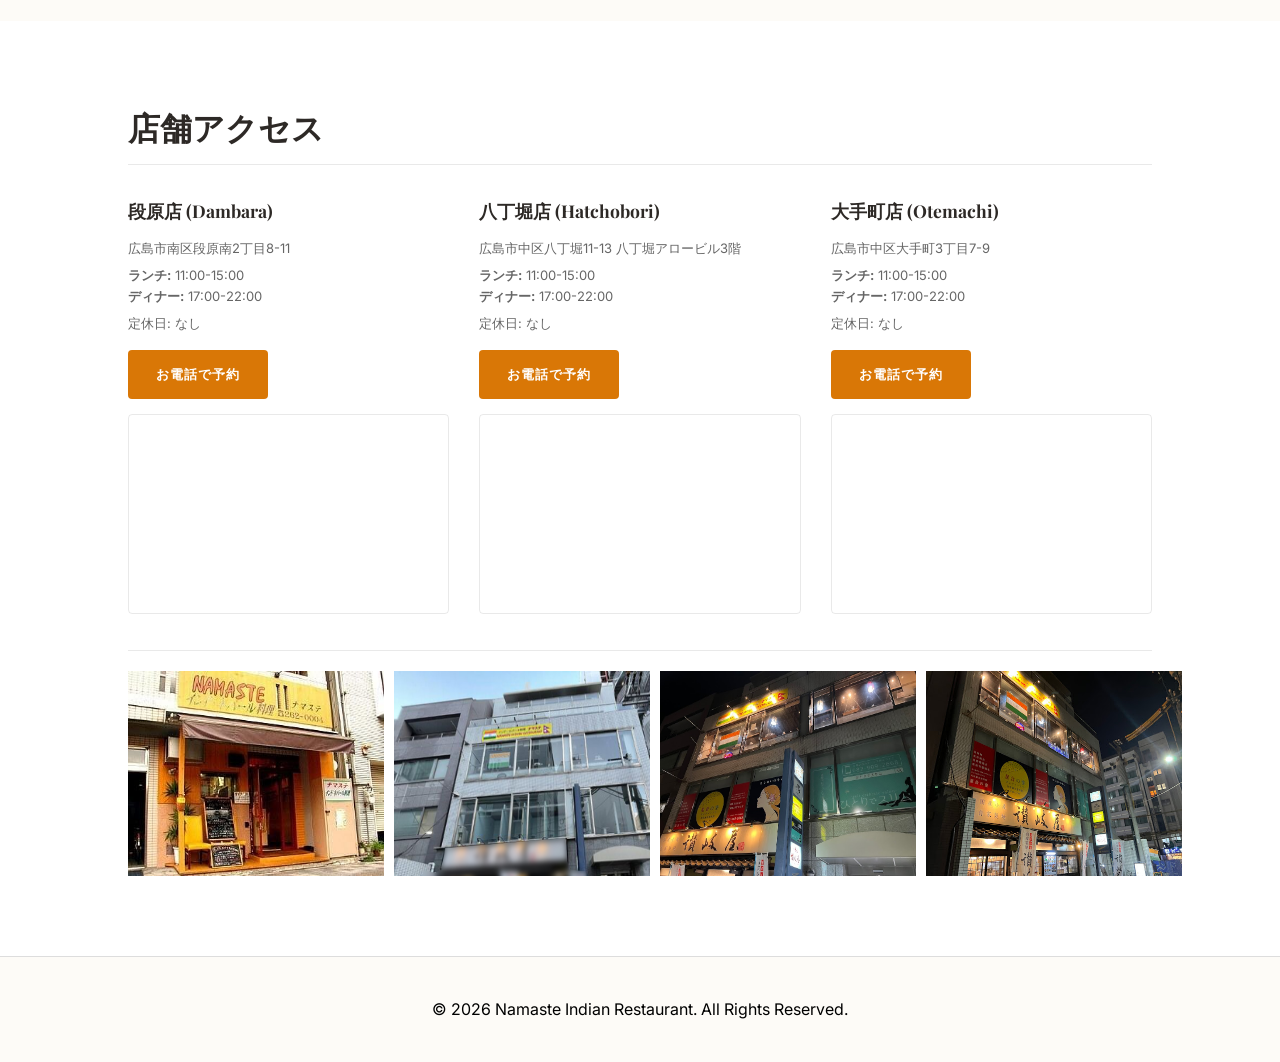
==== commit 3c229324: "Update English link path in index.html" ====
--- a/index.html
+++ b/index.html
@@ -30,7 +30,7 @@
                 <li><a href="#order">注文</a></li>
                 <li><a href="#locations">店舗情報</a></li>
             </ul>
-            <a href="/english.page.html" class="language-button">English</a>
+            <a href="./english.page.html" class="language-button">English</a>
         </nav>
     </header>
 
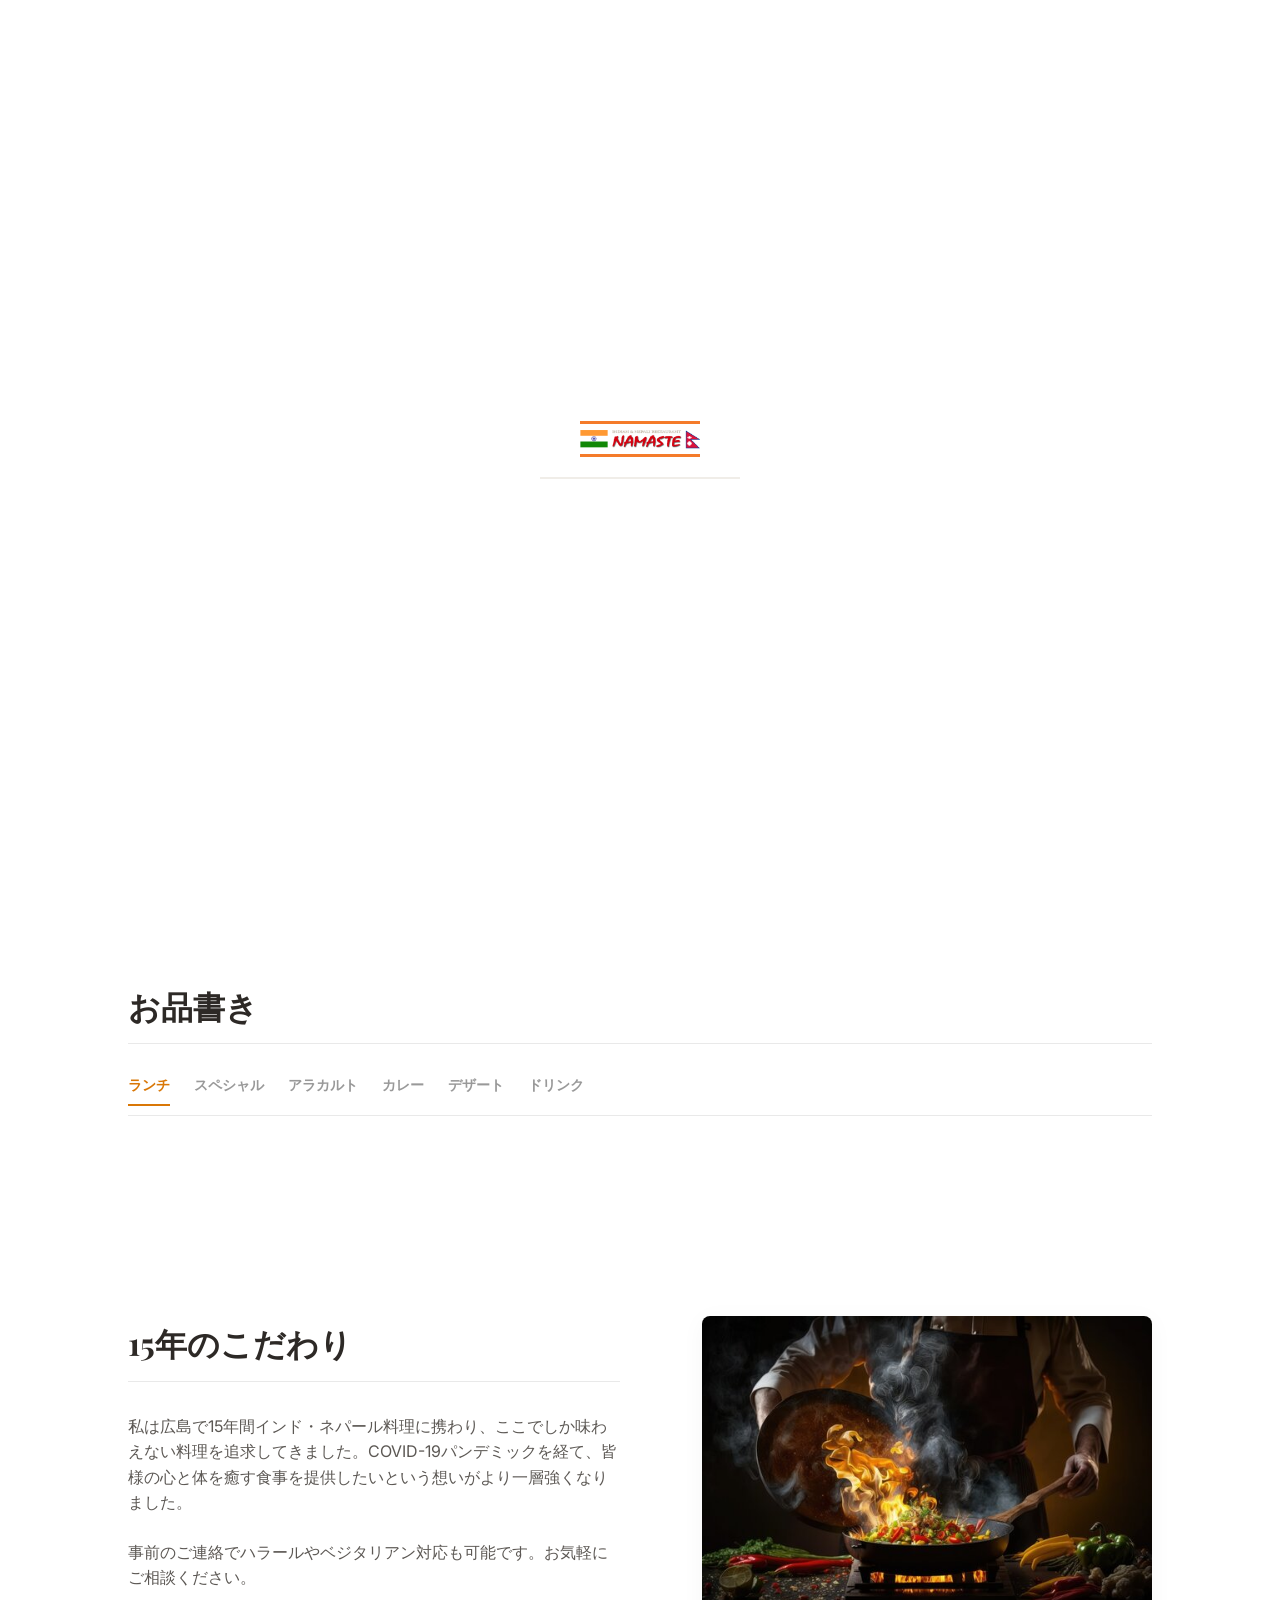
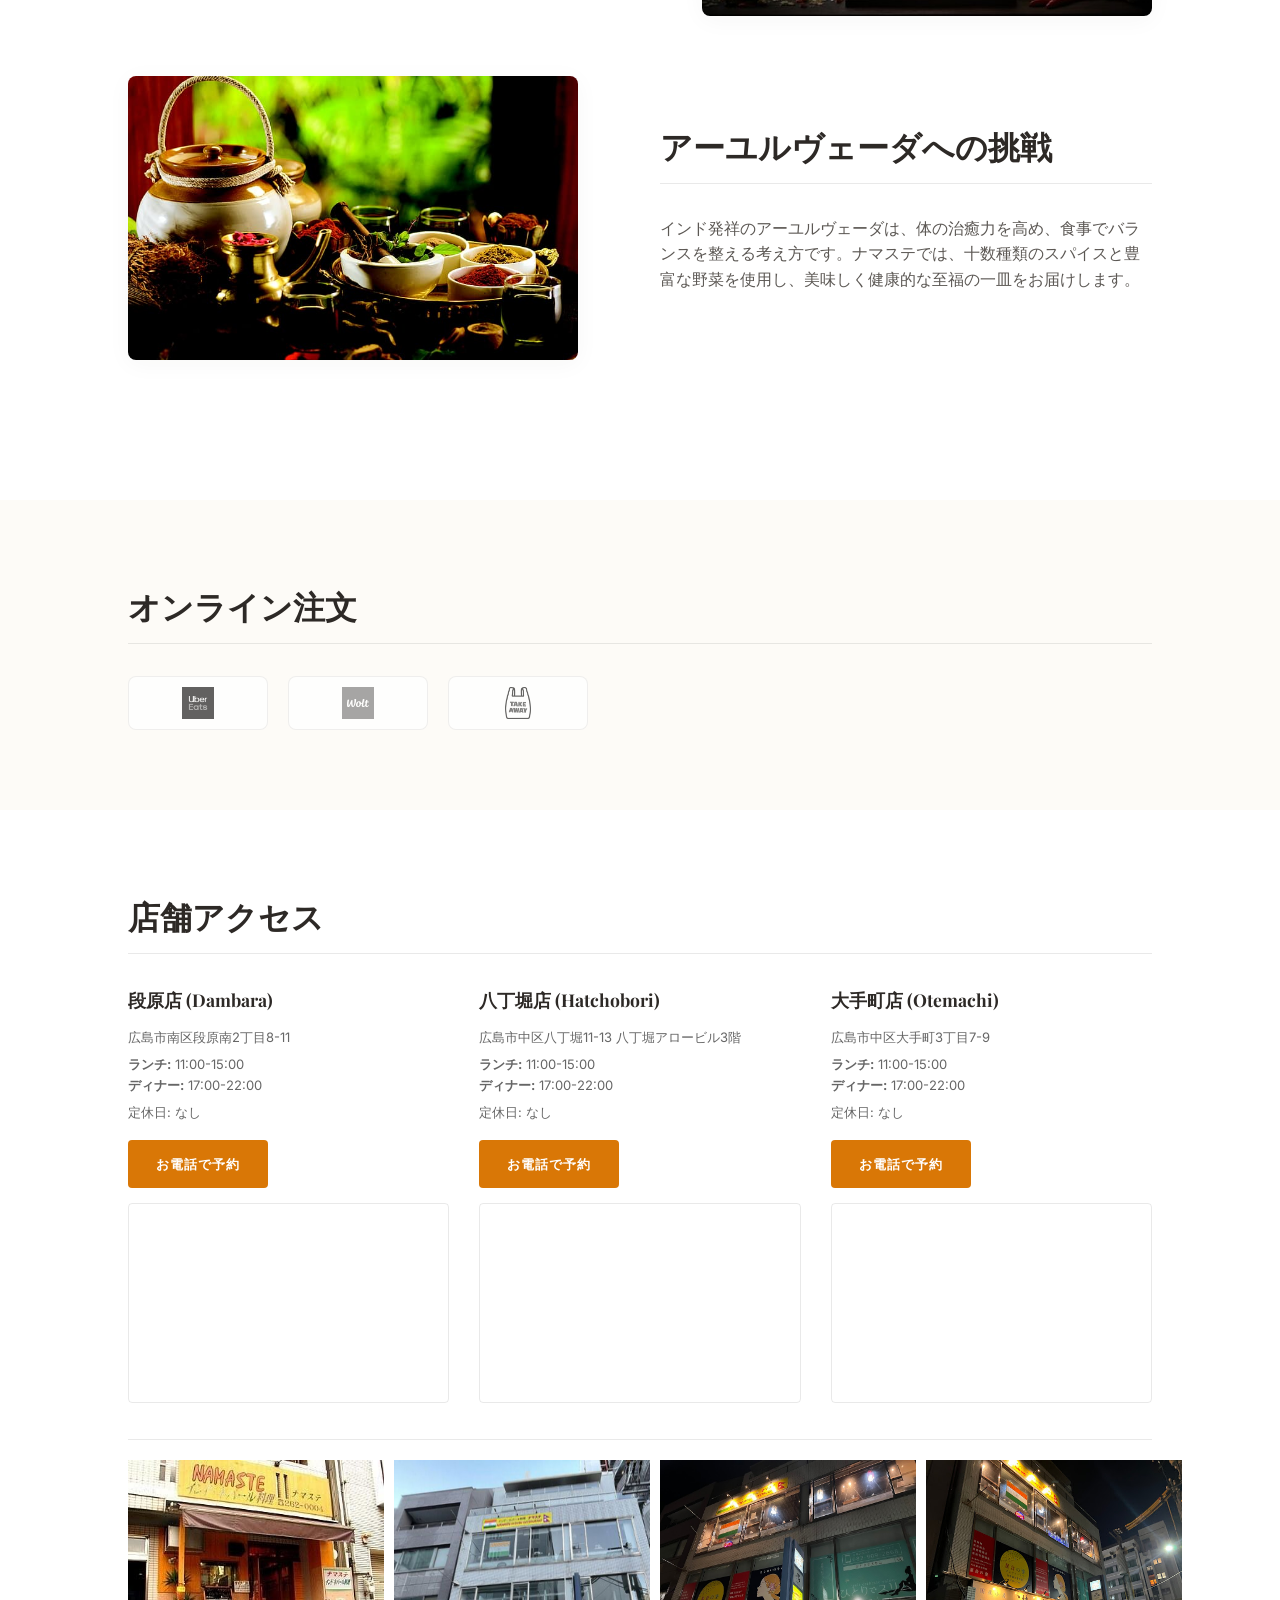
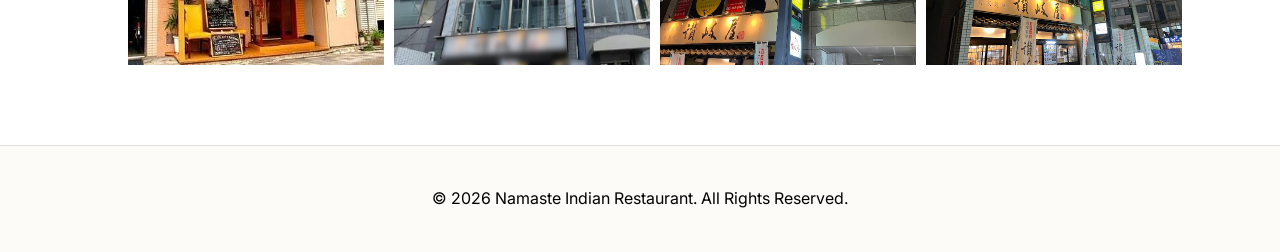
==== commit a543dbea: "Update index.html" ====
--- a/index.html
+++ b/index.html
@@ -188,6 +188,6 @@
     </footer>
 
     <script src="./js/pagetop.js"></script>
-    <script src="./js/jp.index.js"></script>
+    <script src="./menu-data.js"></script>
 </body>
 </html>
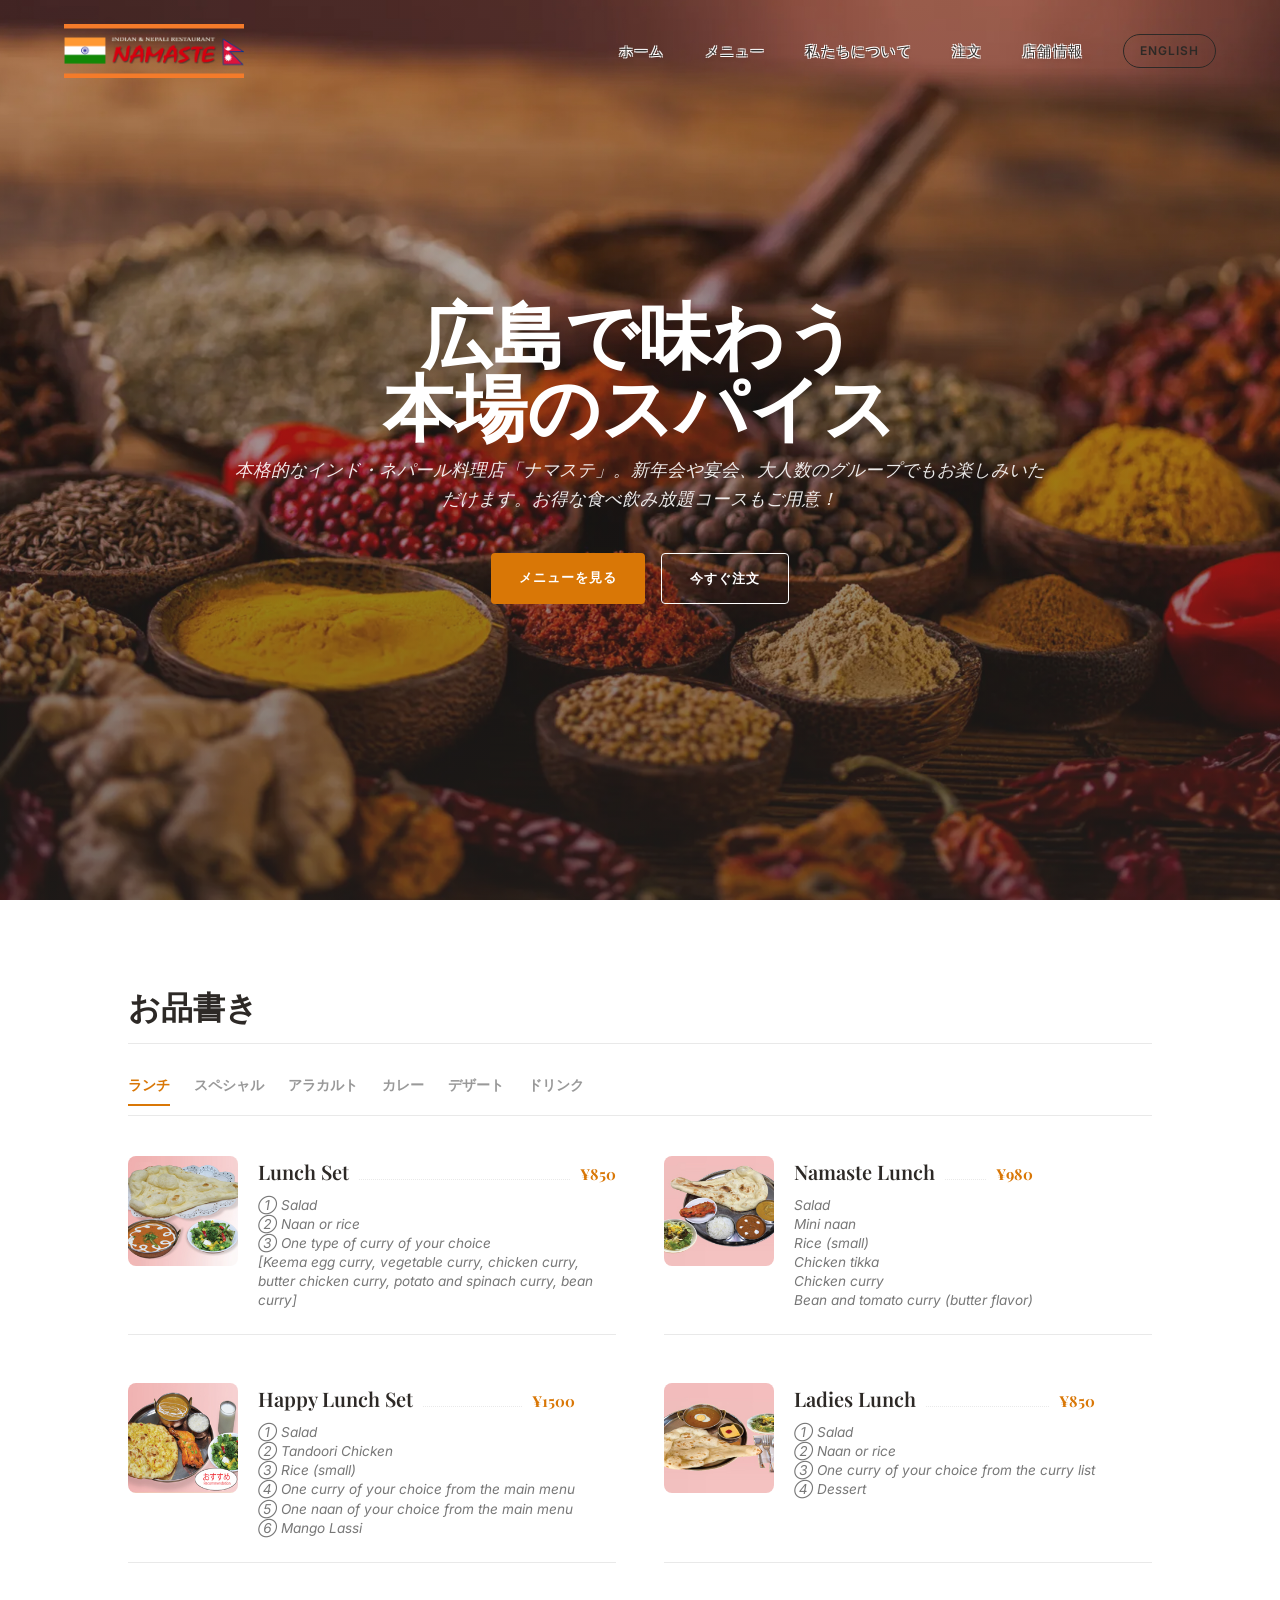
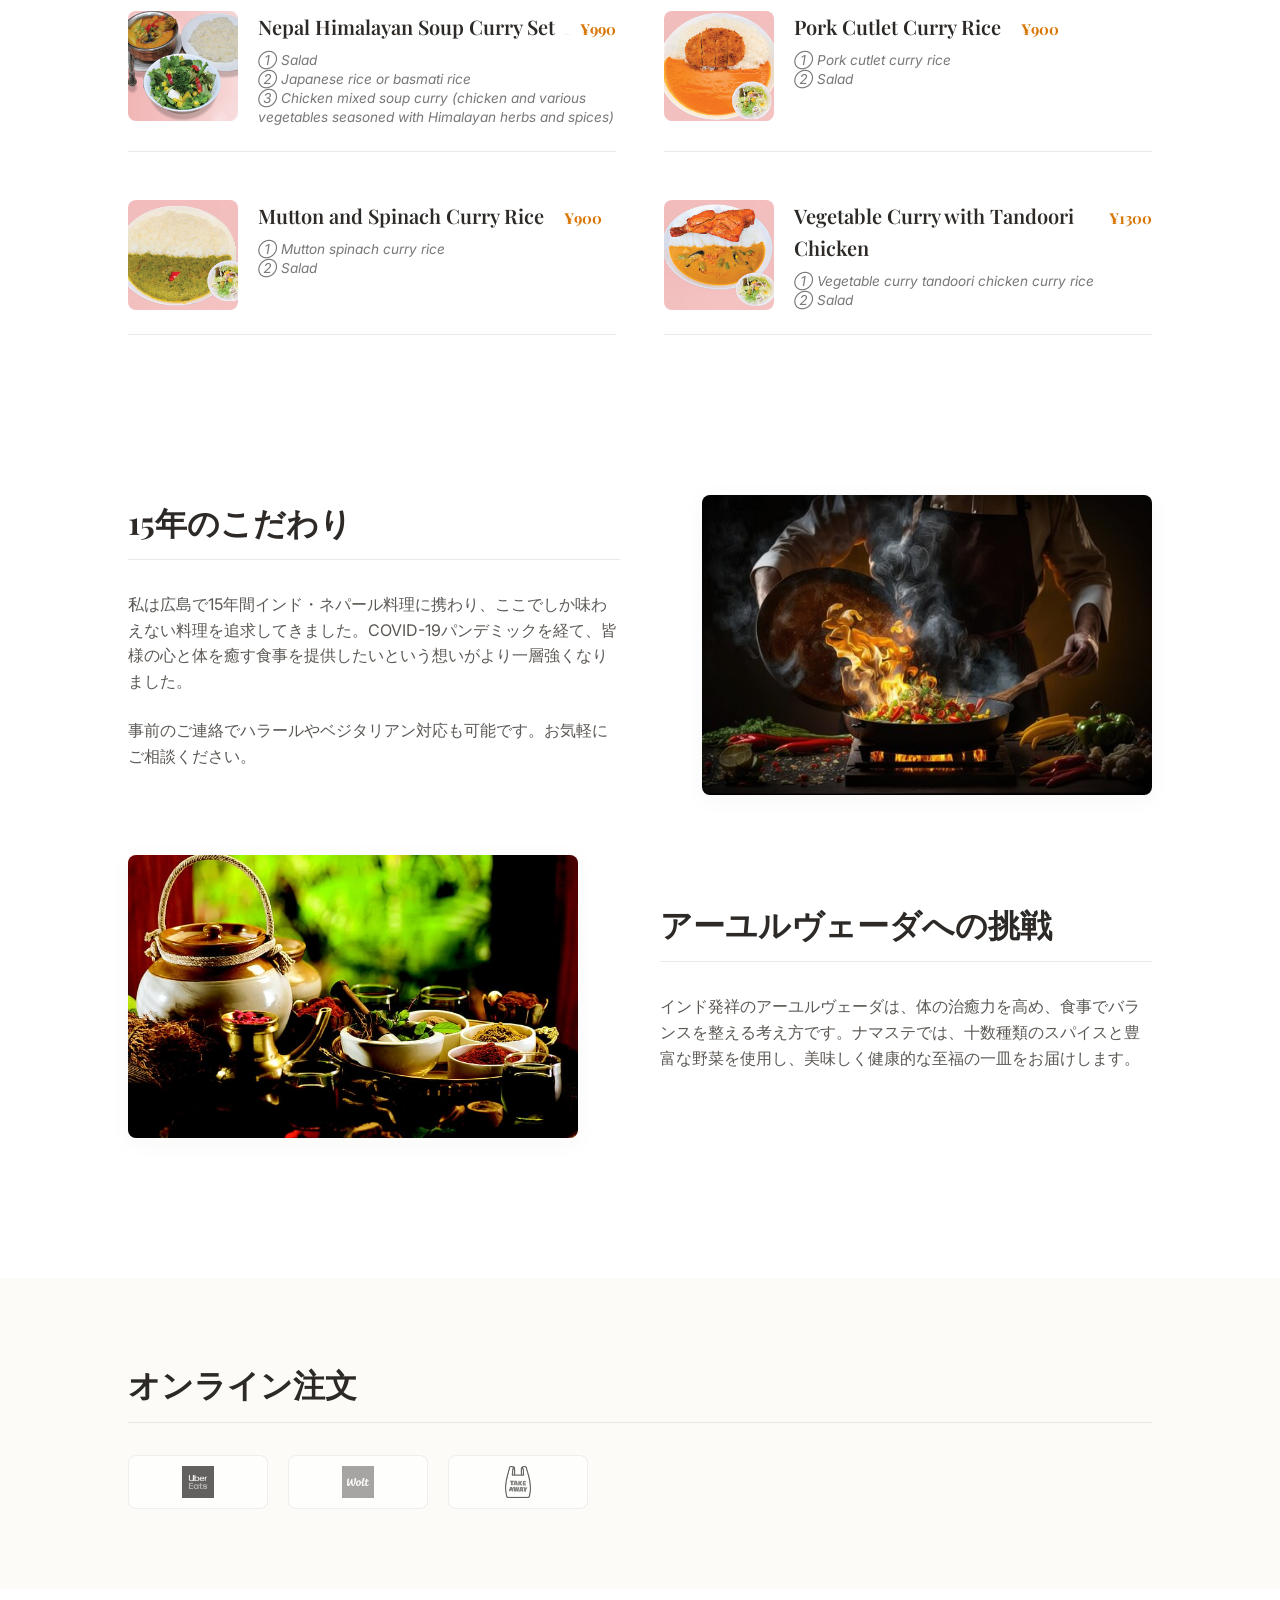
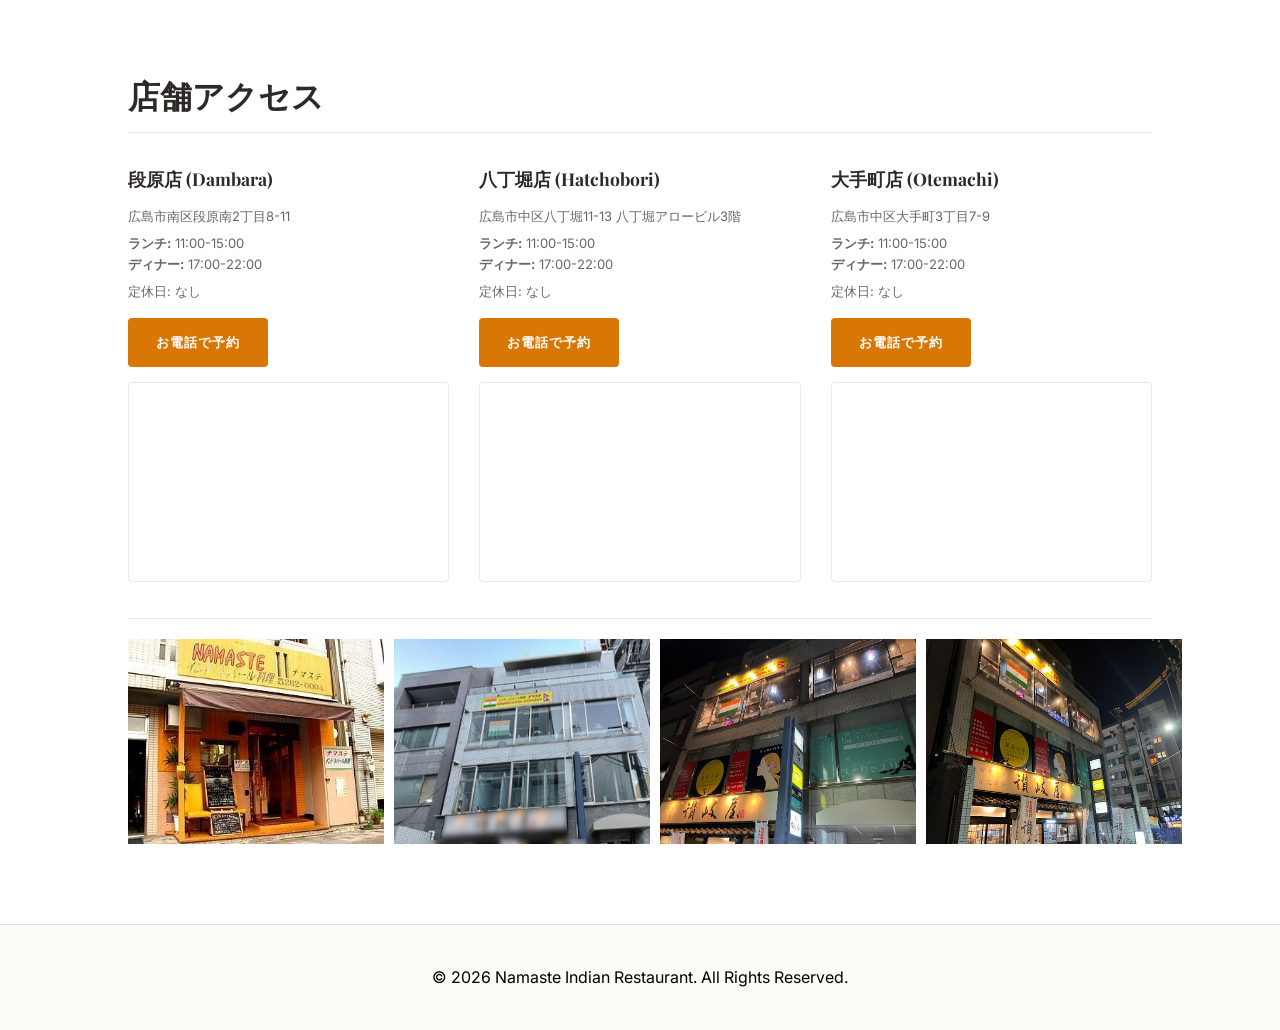
==== commit 2060f7d3: "Update index.html" ====
--- a/index.html
+++ b/index.html
@@ -188,6 +188,7 @@
     </footer>
 
     <script src="./js/pagetop.js"></script>
-    <script src="./menu-data.js"></script>
+    <script src="./js/index.js"></script>
+    <script src="./js/menu-data.js"></script>
 </body>
 </html>
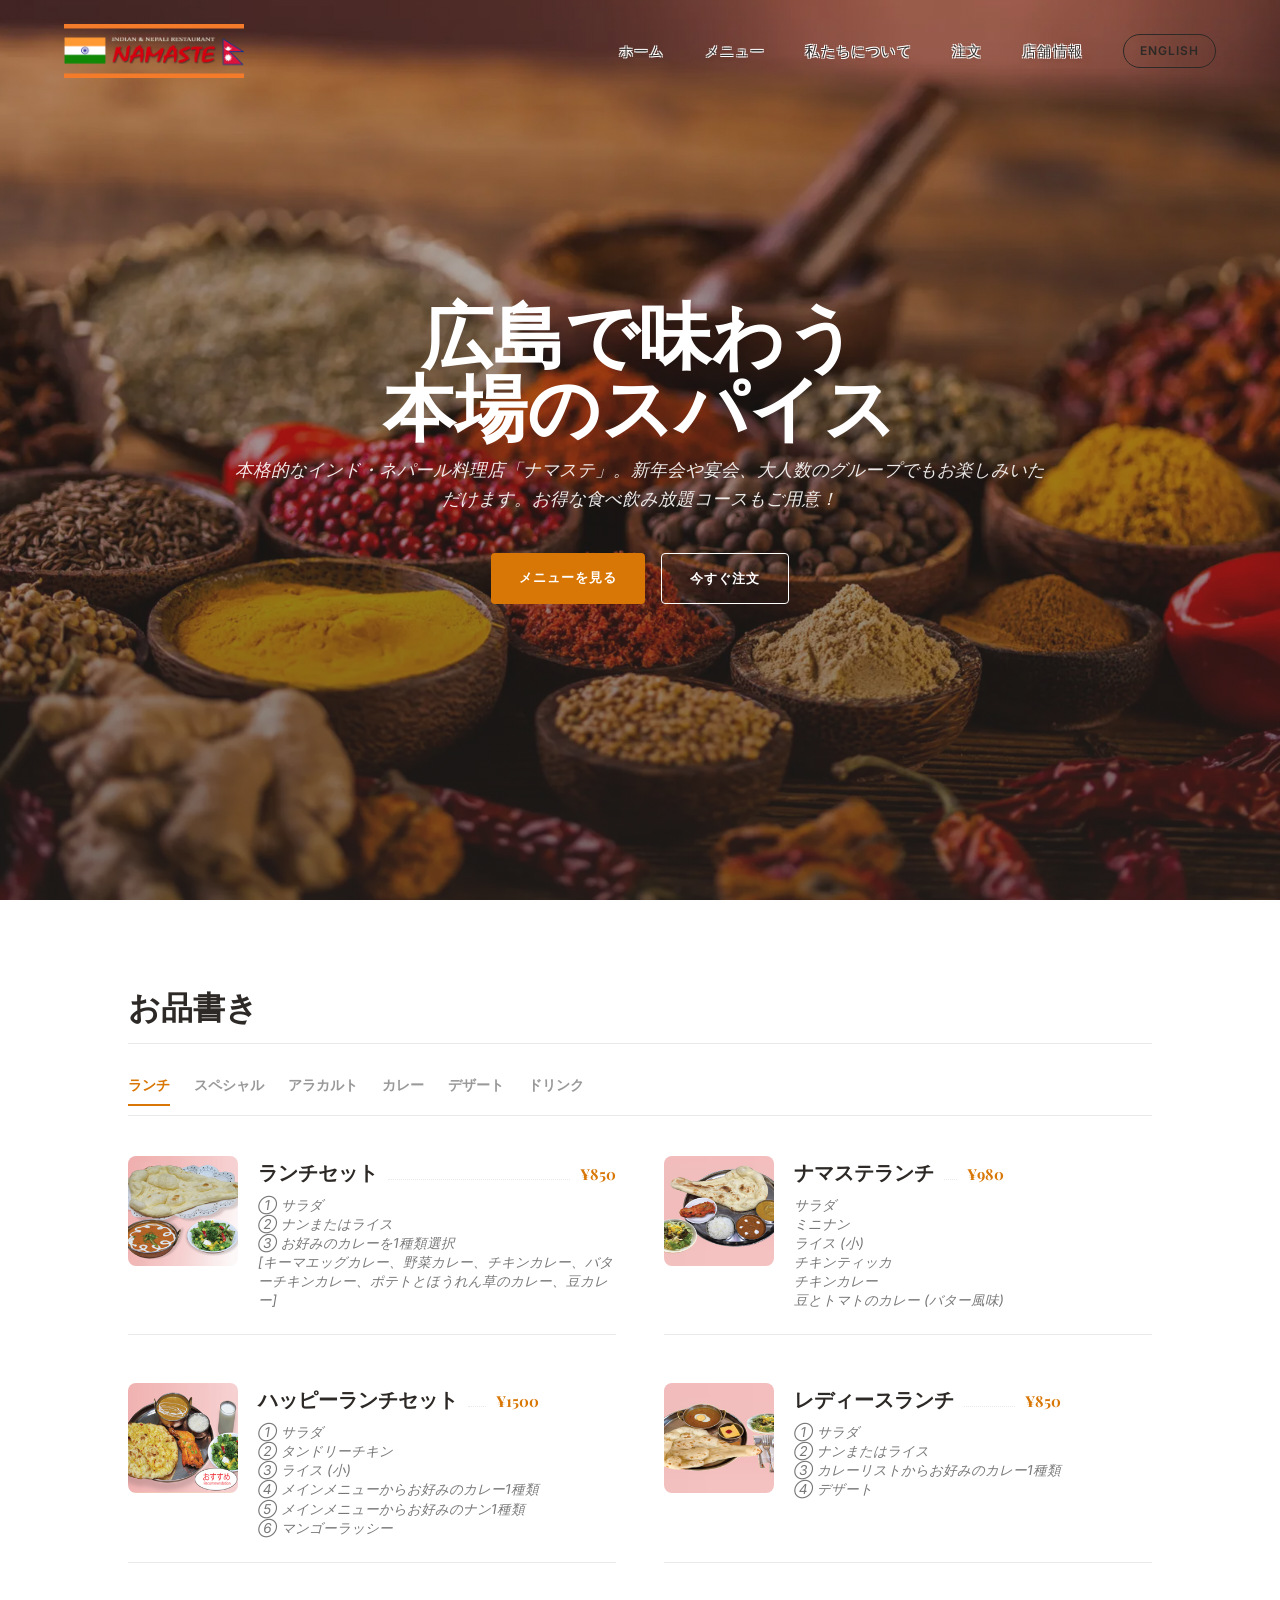
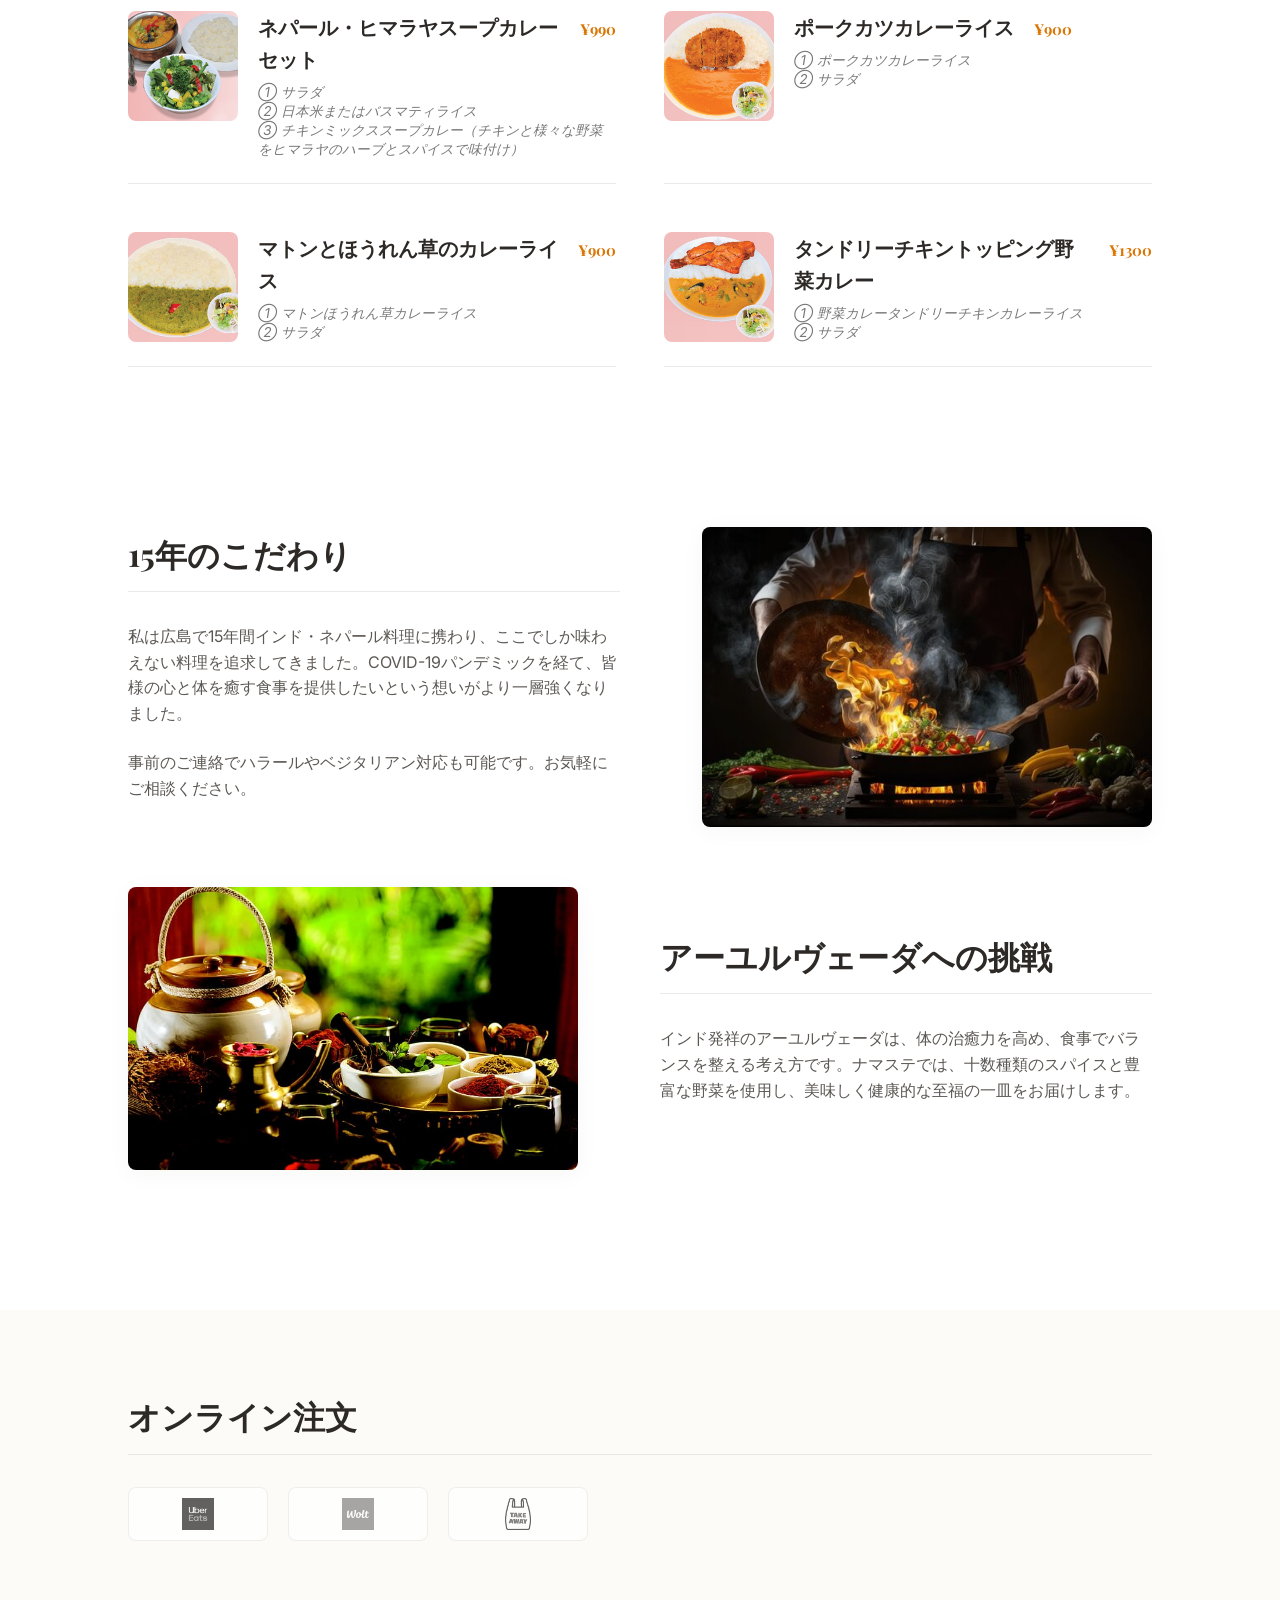
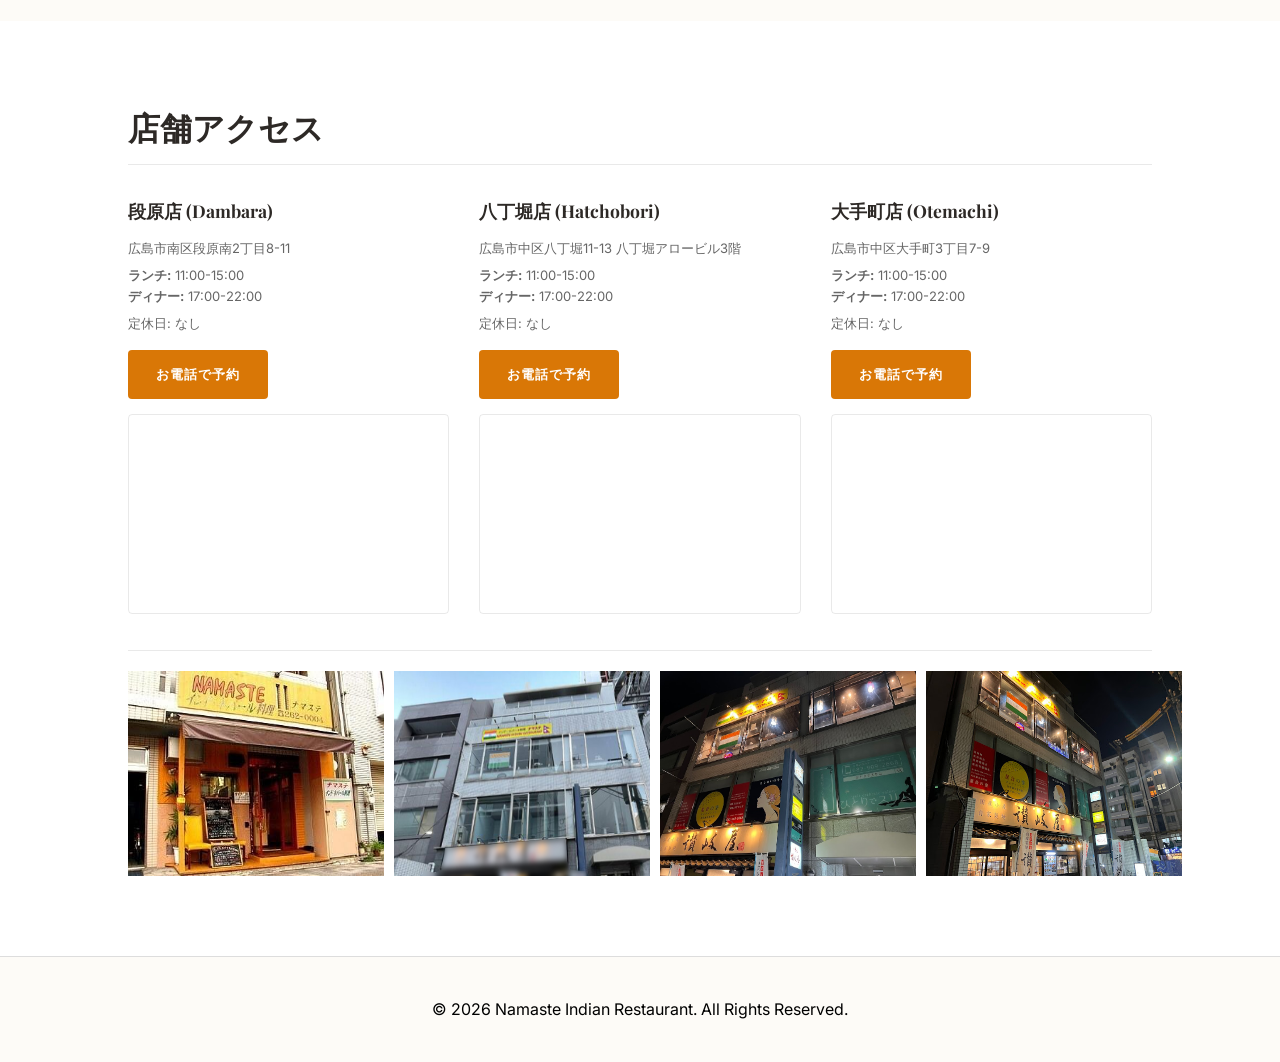
==== commit 306094bf: "New updates" ====
--- a/index.html
+++ b/index.html
@@ -3,20 +3,20 @@
 <head>
     <meta charset="UTF-8">
     <meta name="viewport" content="width=device-width, initial-scale=1.0">
-    <link rel="icon" type="image/x-icon" href="./img/logo.png">
+    <link rel="icon" type="image/x-icon" href="/img/logo.png">
     <title>NAMASTE - 広島 本格インド・ネパール料理店</title>
-    <link rel="stylesheet" href="./css/index.css">
-    <link rel="stylesheet" href="https://cdnjs.cloudflare.com/ajax/libs/font-awesome/6.4.0./css/all.min.css">
+    <link rel="stylesheet" href="/css/index.css">
+    <link rel="stylesheet" href="https://cdnjs.cloudflare.com/ajax/libs/font-awesome/6.4.0/css/all.min.css">
 </head>
 <body>
     <div id="loader">
-        <img src="./img/logo.png" alt="NAMASTE" class="loader-logo">
+        <img src="/img/logo.png" alt="NAMASTE" class="loader-logo">
         <div class="loader-bar">
             <div class="loader-progress" id="loader-progress"></div>
         </div>
     </div>
     <header>
-        <img src="./img/logo.png" alt="NAMASTE Logo" class="logo">
+        <img src="/img/logo.png" alt="NAMASTE Logo" class="logo">
         <nav>
             <div class="hamburger" id="hamburger">
                 <div class="bar"></div>
@@ -30,7 +30,7 @@
                 <li><a href="#order">注文</a></li>
                 <li><a href="#locations">店舗情報</a></li>
             </ul>
-            <a href="./english.page.html" class="language-button">English</a>
+            <a href="/english.page.html" class="language-button">English</a>
         </nav>
     </header>
 
@@ -83,7 +83,7 @@
                 <p>私は広島で15年間インド・ネパール料理に携わり、ここでしか味わえない料理を追求してきました。COVID-19パンデミックを経て、皆様の心と体を癒す食事を提供したいという想いがより一層強くなりました。</p>
                 <p>事前のご連絡でハラールやベジタリアン対応も可能です。お気軽にご相談ください。</p>
             </div>
-            <img src="./img/Ecperence.jpg" alt="Experience" class="about-image">
+            <img src="/img/Ecperence.jpg" alt="Experience" class="about-image">
         </div>
 
         <div class="about-content" style="flex-direction: row-reverse;">
@@ -91,7 +91,7 @@
                 <h2>アーユルヴェーダへの挑戦</h2>
                 <p>インド発祥のアーユルヴェーダは、体の治癒力を高め、食事でバランスを整える考え方です。ナマステでは、十数種類のスパイスと豊富な野菜を使用し、美味しく健康的な至福の一皿をお届けします。</p>
             </div>
-            <img src="./img/Aayurveda.jpg" alt="Ayurveda" class="about-image">
+            <img src="/img/Aayurveda.jpg" alt="Ayurveda" class="about-image">
         </div>
     </section>
 
@@ -99,15 +99,15 @@
         <h2>オンライン注文</h2>
         <div class="order-grid">
             <div class="online-order" data-platform="ubereats">
-                <img src="./img/ubber_eats.png" alt="Uber Eats">
+                <img src="/img/ubber_eats.png" alt="Uber Eats">
                 <p>Uber Eats</p>
             </div>
             <div class="online-order" data-platform="wolt">
-                <img src="./img/wolt.png" alt="Wolt">
+                <img src="/img/wolt.png" alt="Wolt">
                 <p>Wolt</p>
             </div>
             <div class="online-order" data-platform="takeaway">
-                <img src="./img/take_away.png" alt="Takeaway">
+                <img src="/img/take_away.png" alt="Takeaway">
                 <p>お持ち帰り予約</p>
             </div>
         </div>
@@ -174,10 +174,10 @@
             </div>
         </div>
         <div class="store-images">
-            <img src="./img/store_damnbara.jpg" alt="Dambara Store" class="store-image" style="width:25%;">
-            <img src="./img/New_location.jpg" alt="Hatchobori Store" class="store-image" style="width:25%;">
-            <img src="./img/NEW_store_1.jpeg" alt="Store Front 1" class="store-image" style="width:25%;">
-            <img src="./img/NEW_store_2.jpeg" alt="Store Front 2" class="store-image" style="width:25%;">
+            <img src="/img/store_damnbara.jpg" alt="Dambara Store" class="store-image" style="width:25%;">
+            <img src="/img/New_location.jpg" alt="Hatchobori Store" class="store-image" style="width:25%;">
+            <img src="/img/NEW_store_1.jpeg" alt="Store Front 1" class="store-image" style="width:25%;">
+            <img src="/img/NEW_store_2.jpeg" alt="Store Front 2" class="store-image" style="width:25%;">
         </div>
     </section>
 
@@ -187,8 +187,7 @@
         <p>&copy; 2026 Namaste Indian Restaurant. All Rights Reserved.</p>
     </footer>
 
-    <script src="./js/pagetop.js"></script>
-    <script src="./js/index.js"></script>
-    <script src="./js/menu-data.js"></script>
+    <script src="/js/pagetop.js"></script>
+    <script type="module" src="/js/jp.index.js"></script>
 </body>
 </html>
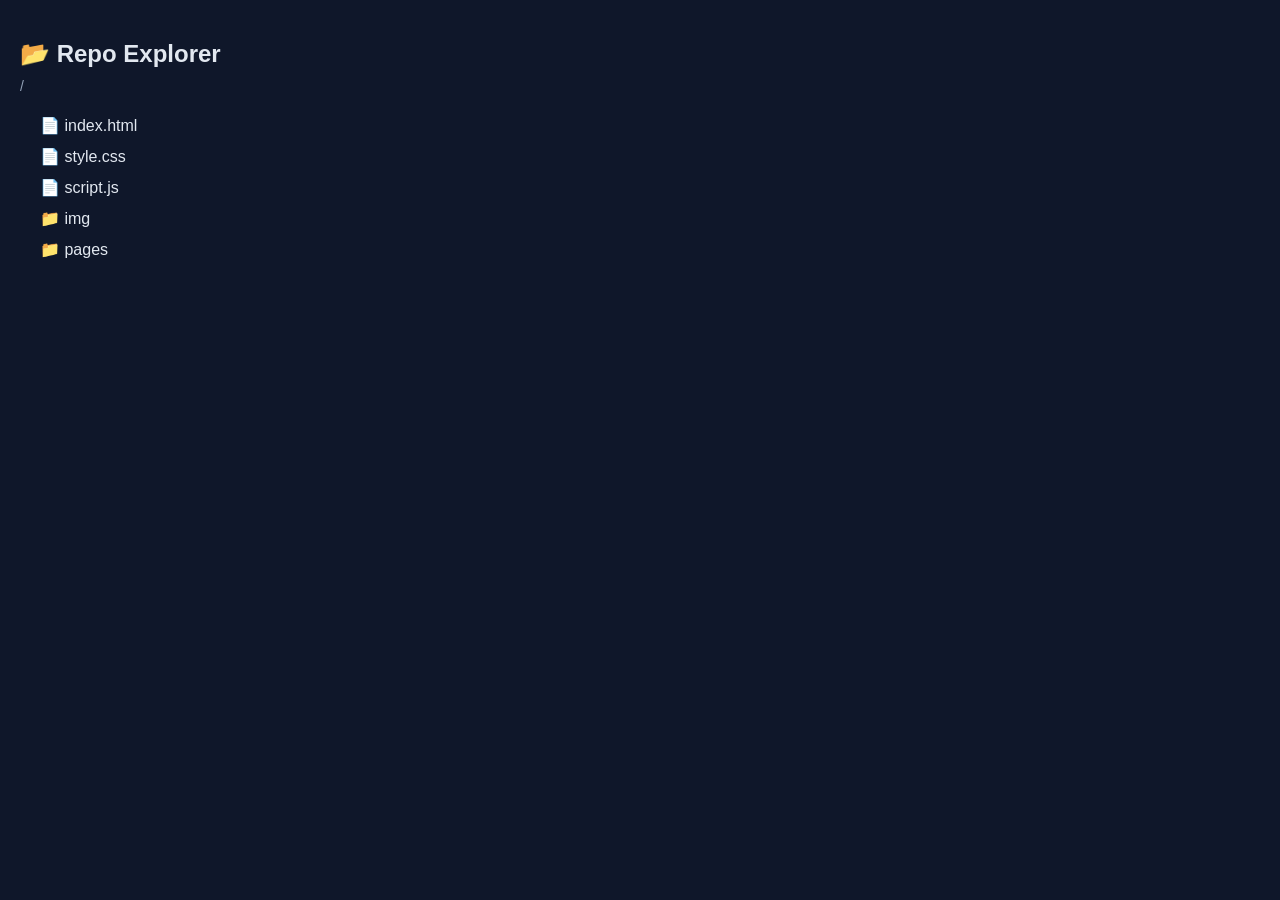
==== commit 8853b373: "Index file that check all dir and files" ====
--- a/index.html
+++ b/index.html
@@ -1,193 +1,144 @@
 <!DOCTYPE html>
-<html lang="ja">
+<html lang="en">
 <head>
-    <meta charset="UTF-8">
-    <meta name="viewport" content="width=device-width, initial-scale=1.0">
-    <link rel="icon" type="image/x-icon" href="/img/logo.png">
-    <title>NAMASTE - 広島 本格インド・ネパール料理店</title>
-    <link rel="stylesheet" href="/css/index.css">
-    <link rel="stylesheet" href="https://cdnjs.cloudflare.com/ajax/libs/font-awesome/6.4.0/css/all.min.css">
+<meta charset="UTF-8">
+<title>Static Repo Explorer</title>
+
+<style>
+    body {
+        font-family: Arial, sans-serif;
+        background: #0f172a;
+        color: #e2e8f0;
+        margin: 0;
+        padding: 20px;
+    }
+
+    h2 {
+        margin-bottom: 10px;
+    }
+
+    #path {
+        margin-bottom: 15px;
+        color: #94a3b8;
+        font-size: 14px;
+    }
+
+    ul {
+        list-style: none;
+        padding-left: 10px;
+    }
+
+    li {
+        padding: 6px 10px;
+        border-radius: 6px;
+        cursor: pointer;
+        transition: 0.2s;
+    }
+
+    li:hover {
+        background: #1e293b;
+    }
+
+    .folder::before {
+        content: "📁 ";
+    }
+
+    .file::before {
+        content: "📄 ";
+    }
+
+    .back {
+        color: #38bdf8;
+    }
+</style>
 </head>
+
 <body>
-    <div id="loader">
-        <img src="/img/logo.png" alt="NAMASTE" class="loader-logo">
-        <div class="loader-bar">
-            <div class="loader-progress" id="loader-progress"></div>
-        </div>
-    </div>
-    <header>
-        <img src="/img/logo.png" alt="NAMASTE Logo" class="logo">
-        <nav>
-            <div class="hamburger" id="hamburger">
-                <div class="bar"></div>
-                <div class="bar"></div>
-                <div class="bar"></div>
-            </div>
-            <ul id="nav-list">
-                <li><a href="#home">ホーム</a></li>
-                <li><a href="#menu">メニュー</a></li>
-                <li><a href="#about">私たちについて</a></li>
-                <li><a href="#order">注文</a></li>
-                <li><a href="#locations">店舗情報</a></li>
-            </ul>
-            <a href="/english.page.html" class="language-button">English</a>
-        </nav>
-    </header>
 
-    <div id="home" class="hero">
-        <div class="hero-slider" id="hero-slider">
-            <!-- Slides will be injected by JS -->
-        </div>
-        <div class="hero-content">
-            <h2>広島で味わう<br>本場のスパイス</h2>
-            <p>本格的なインド・ネパール料理店「ナマステ」。新年会や宴会、大人数のグループでもお楽しみいただけます。お得な食べ飲み放題コースもご用意！</p>
-            <div class="cta-buttons">
-                <a href="#menu" class="btn btn-primary">メニューを見る</a>
-                <a href="#order" class="btn btn-secondary">今すぐ注文</a>
-            </div>
-        </div>
-    </div>
+<h2>📂 Repo Explorer</h2>
+<div id="path">/</div>
+<ul id="fileList"></ul>
 
-    <section id="menu">
-        <div class="container">
-            <h2>お品書き</h2>
-            <div class="menu-categories" id="menu-categories">
-                <button data-category="lunch" class="active">ランチ</button>
-                <button data-category="special">スペシャル</button>
-                <button data-category="ala-carte">アラカルト</button>
-                <button data-category="curry">カレー</button>
-                <button data-category="dessert">デザート</button>
-                <button data-category="drinks">ドリンク</button>
-            </div>
+<script>
+// ==== EDIT THIS STRUCTURE ====
+const repoStructure = {
+    "index.html": null,
+    "style.css": null,
+    "script.js": null,
+    "img": {
+        "logo.png": null,
+        "banner.jpg": null
+    },
+    "pages": {
+        "about.html": null,
+        "contact.html": null
+    }
+};
 
-            <!-- Drinks Filter (Hidden by default) -->
-            <div id="drinks-filter" class="filter-container" style="display: none;">
-                <button class="filter-btn active" data-cat="all"><i class="fas fa-star"></i>すべて</button>
-                <button class="filter-btn" data-cat="beer"><i class="fas fa-beer"></i>ビール</button>
-                <button class="filter-btn" data-cat="whiskey"><i class="fas fa-whiskey-glass"></i>ウィスキー</button>
-                <button class="filter-btn" data-cat="cocktail"><i class="fas fa-cocktail"></i>カクテル</button>
-                <button class="filter-btn" data-cat="wine"><i class="fas fa-wine-bottle"></i>ワイン</button>
-                <button class="filter-btn" data-cat="soft"><i class="fas fa-glass-water"></i>ソフト</button>
-            </div>
+// ============================
 
-            <div class="menu-grid" id="menu-grid">
-                <!-- Data will be injected here -->
-            </div>
-        </div>
-    </section>
+let currentPath = [];
+let currentDir = repoStructure;
 
-    <section id="about">
-        <div class="about-content">
-            <div class="about-text">
-                <h2>15年のこだわり</h2>
-                <p>私は広島で15年間インド・ネパール料理に携わり、ここでしか味わえない料理を追求してきました。COVID-19パンデミックを経て、皆様の心と体を癒す食事を提供したいという想いがより一層強くなりました。</p>
-                <p>事前のご連絡でハラールやベジタリアン対応も可能です。お気軽にご相談ください。</p>
-            </div>
-            <img src="/img/Ecperence.jpg" alt="Experience" class="about-image">
-        </div>
+function render() {
+    const list = document.getElementById("fileList");
+    const pathDiv = document.getElementById("path");
 
-        <div class="about-content" style="flex-direction: row-reverse;">
-            <div class="about-text">
-                <h2>アーユルヴェーダへの挑戦</h2>
-                <p>インド発祥のアーユルヴェーダは、体の治癒力を高め、食事でバランスを整える考え方です。ナマステでは、十数種類のスパイスと豊富な野菜を使用し、美味しく健康的な至福の一皿をお届けします。</p>
-            </div>
-            <img src="/img/Aayurveda.jpg" alt="Ayurveda" class="about-image">
-        </div>
-    </section>
+    list.innerHTML = "";
+    pathDiv.textContent = "/" + currentPath.join("/");
 
-    <section id="order" style="background: var(--bg-cream);">
-        <h2>オンライン注文</h2>
-        <div class="order-grid">
-            <div class="online-order" data-platform="ubereats">
-                <img src="/img/ubber_eats.png" alt="Uber Eats">
-                <p>Uber Eats</p>
-            </div>
-            <div class="online-order" data-platform="wolt">
-                <img src="/img/wolt.png" alt="Wolt">
-                <p>Wolt</p>
-            </div>
-            <div class="online-order" data-platform="takeaway">
-                <img src="/img/take_away.png" alt="Takeaway">
-                <p>お持ち帰り予約</p>
-            </div>
-        </div>
-    </section>
+    // Back button
+    if (currentPath.length > 0) {
+        const back = document.createElement("li");
+        back.textContent = ".. (go back)";
+        back.classList.add("back");
+        back.onclick = () => {
+            currentPath.pop();
+            navigate();
+        };
+        list.appendChild(back);
+    }
 
-    <!-- Branch Selection Modal -->
-    <div id="branch-modal" class="branch-modal">
-        <div class="modal-content">
-            <span class="close-modal" id="close-modal">&times;</span>
-            <h3 id="modal-title">店舗を選択してください</h3>
-            <p id="modal-subtitle">注文する店舗を選んでください</p>
-            <div class="branch-options">
-                <button class="branch-btn" data-branch="dambara">段原店 (Dambara)</button>
-                <button class="branch-btn" data-branch="hatchobori">八丁堀店 (Hatchobori)</button>
-                <button class="branch-btn" data-branch="otemachi">大手町店 (Otemachi)</button>
-            </div>
-            <div id="branch-info" class="branch-info">
-                <p id="branch-phone" style="font-weight: bold; margin-top: 15px;"></p>
-                <a href="#" id="platform-link" class="btn btn-primary" style="display: block; margin-top: 20px;" target="_blank">注文に進む</a>
-            </div>
-        </div>
-    </div>
+    for (let key in currentDir) {
+        const li = document.createElement("li");
 
-    <section id="locations">
-        <h2>店舗アクセス</h2>
-        <div class="footer-container">
-            <div class="store-section">
-                <div class="store-info">
-                    <h3>段原店 (Dambara)</h3>
-                    <p>広島市南区段原南2丁目8-11</p>
-                    <p><strong>ランチ:</strong> 11:00-15:00<br><strong>ディナー:</strong> 17:00-22:00</p>
-                    <p>定休日: なし</p>
-                    <a href="tel:0822620004" class="btn btn-primary" style="display:inline-block; margin-top:10px;">お電話で予約</a>
-                </div>
-                <div class="store-map">
-                    <iframe src="https://www.google.com/maps/embed?pb=!1m18!1m12!1m3!1d3292.834479536854!2d132.4746681762694!3d34.380482600201666!2m3!1f0!2f0!3f0!3m2!1i1024!2i768!4f13.1!3m3!1m2!1s0x355aa1fa2b9f9dbb%3A0xc8619b142b83a390!2sNamaste%20Indian%20Restaurant!5e0!3m2!1sja!2sjp!4v1722156039925!5m2!1sja!2sjp" allowfullscreen="" loading="lazy"></iframe>
-                </div>
-            </div>
+        if (currentDir[key] === null) {
+            li.textContent = key;
+            li.classList.add("file");
 
-            <div class="store-section">
-                <div class="store-info">
-                    <h3>八丁堀店 (Hatchobori)</h3>
-                    <p>広島市中区八丁堀11-13 八丁堀アロービル3階</p>
-                    <p><strong>ランチ:</strong> 11:00-15:00<br><strong>ディナー:</strong> 17:00-22:00</p>
-                    <p>定休日: なし</p>
-                    <a href="tel:0822223240" class="btn btn-primary" style="display:inline-block; margin-top:10px;">お電話で予約</a>
-                </div>
-                <div class="store-map">
-                    <iframe src="https://www.google.com/maps/embed?pb=!1m18!1m12!1m3!1d1646.223243427513!2d132.4632983!3d34.3949144!2m3!1f0!2f0!3f0!3m2!1i1024!2i768!4f13.1!3m3!1m2!1s0x355aa1fa2b753d3b%3A0x86414e2672b36241!2sNamaste!5e0!3m2!1sja!2sjp!4v1722155932409!5m2!1sja!2sjp" allowfullscreen="" loading="lazy"></iframe>
-                </div>
-            </div>
+            li.onclick = () => {
+                const newPath = "/" + [...currentPath, key].join("/");
+                window.history.pushState({}, "", newPath);
+                alert("File path: " + newPath);
+            };
 
-            <div class="store-section">
-                <div class="store-info">
-                    <h3>大手町店 (Otemachi)</h3>
-                    <p>広島市中区大手町3丁目7-9</p>
-                    <p><strong>ランチ:</strong> 11:00-15:00<br><strong>ディナー:</strong> 17:00-22:00</p>
-                    <p>定休日: なし</p>
-                    <a href="tel:0822416001" class="btn btn-primary" style="display:inline-block; margin-top:10px;">お電話で予約</a>
-                </div>
-                <div class="store-map">
-                    <iframe src="https://www.google.com/maps/embed?pb=!1m18!1m12!1m3!1d3292.413155708573!2d132.4533!3d34.3888!2m3!1f0!2f0!3f0!3m2!1i1024!2i768!4f13.1!3m3!1m2!1s0x355aa210f1350001%3A0x5821c1f760e00000!2sOtemachi%20Branch!5e0!3m2!1sja!2sjp!4v1722156000000!5m2!1sja!2sjp" allowfullscreen="" loading="lazy"></iframe>
-                </div>
-            </div>
-        </div>
-        <div class="store-images">
-            <img src="/img/store_damnbara.jpg" alt="Dambara Store" class="store-image" style="width:25%;">
-            <img src="/img/New_location.jpg" alt="Hatchobori Store" class="store-image" style="width:25%;">
-            <img src="/img/NEW_store_1.jpeg" alt="Store Front 1" class="store-image" style="width:25%;">
-            <img src="/img/NEW_store_2.jpeg" alt="Store Front 2" class="store-image" style="width:25%;">
-        </div>
-    </section>
+        } else {
+            li.textContent = key;
+            li.classList.add("folder");
 
-    <button id="page-top" title="トップへ戻る">↑</button>
+            li.onclick = () => {
+                currentPath.push(key);
+                navigate();
+            };
+        }
 
-    <footer style="padding: 40px 10%; text-align: center; border-top: 1px solid #ddd;">
-        <p>&copy; 2026 Namaste Indian Restaurant. All Rights Reserved.</p>
-    </footer>
+        list.appendChild(li);
+    }
+}
 
-    <script src="/js/pagetop.js"></script>
-    <script type="module" src="/js/jp.index.js"></script>
+function navigate() {
+    currentDir = repoStructure;
+
+    for (let p of currentPath) {
+        currentDir = currentDir[p];
+    }
+
+    render();
+}
+
+// Initial load
+render();
+</script>
+
 </body>
-</html>
+</html>
